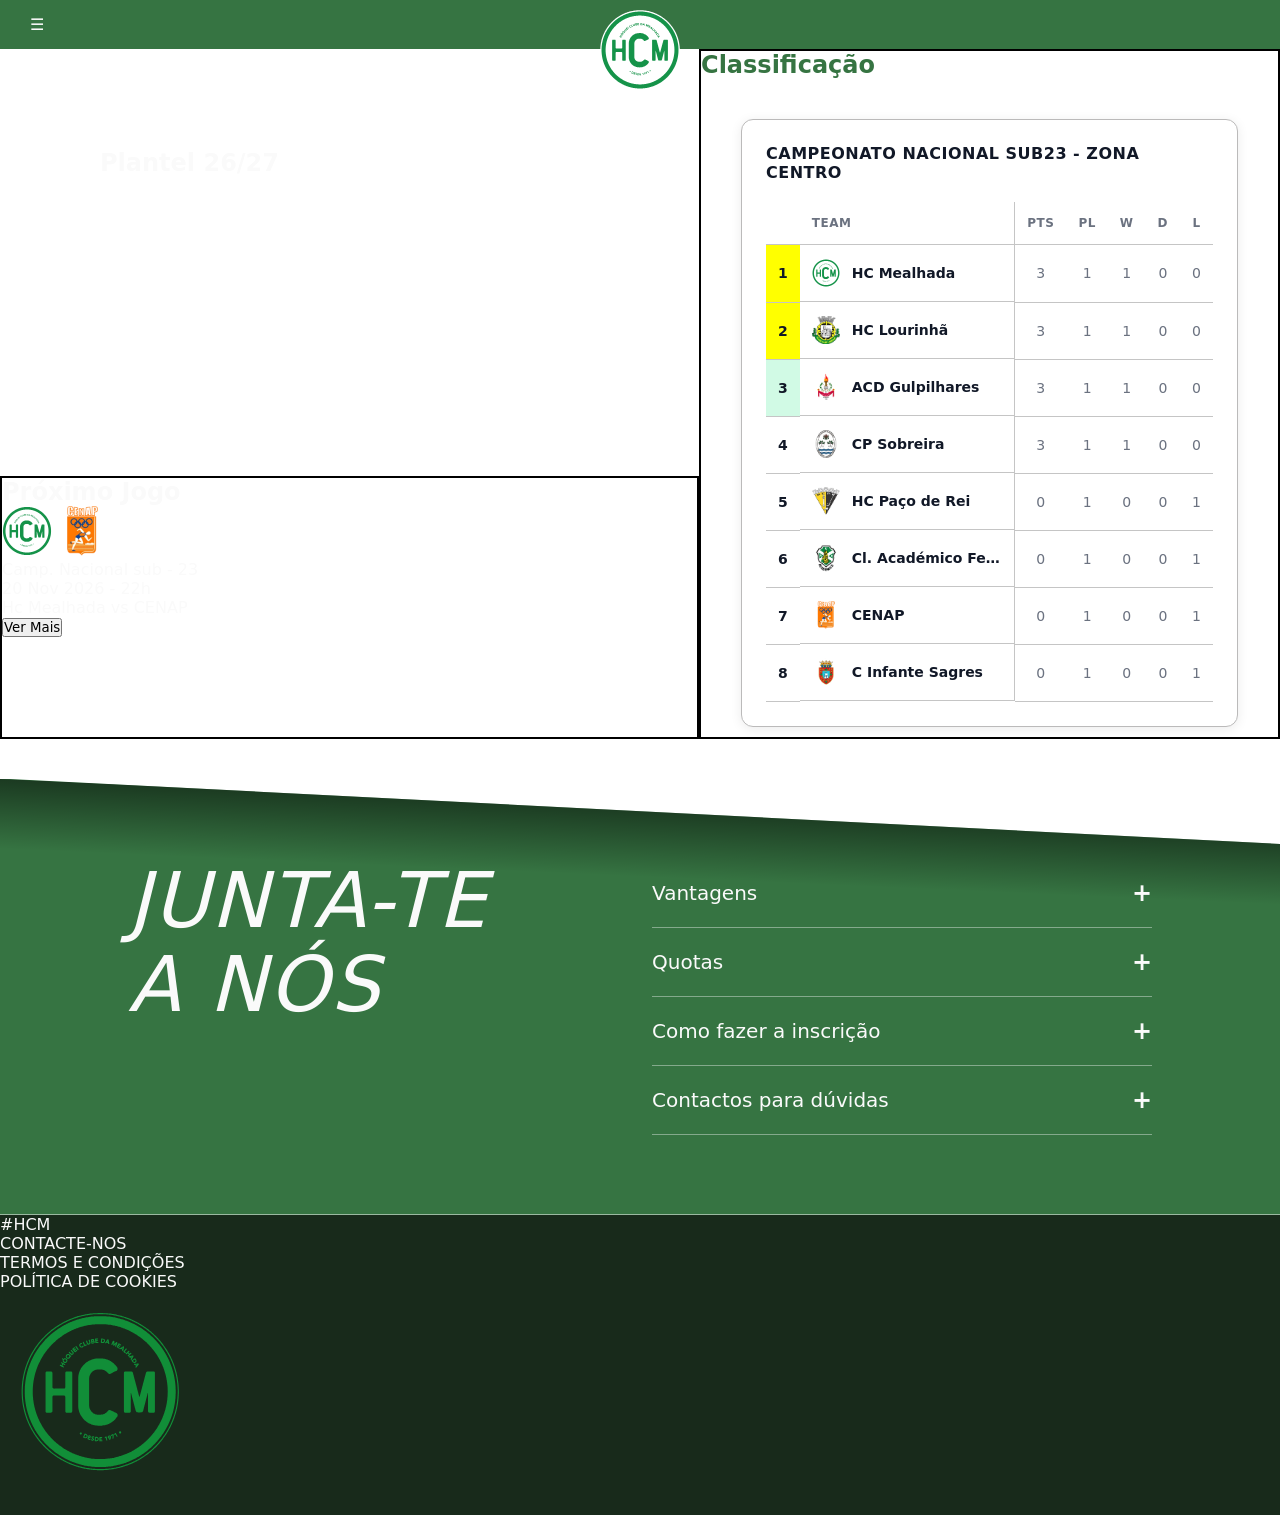
==== index.html @ 514f3afb "Initial commit with homepage layout" ====
<!DOCTYPE html>
<html lang="en">
<head>
  <meta charset="UTF-8">
  <meta name="viewport" content="width=device-width, initial-scale=1.0">
  <title>HC Mealhada - Home</title>
  <link rel="stylesheet" href="style.css">
</head>
<body>

  <header>
    <div class="menu-icon">&#9776;</div>
    <img src="images/logo-hcm-white.svg" alt="HC Mealhada logo" class="club-logo">
  </header>

  <main class="main-container">
    <section id="squad-container">
      <h1>Plantel 26/27</h1>
    </section>
    <section id="nxtMatch-container">
      <div>
        <h1>Próximo Jogo</h1>
        <img src="images/logo-hcm-white.svg" alt="HC Mealhada logo">
        <img src="images/opponents/cenap.webp" alt="CENAP logo">
      </div>
      <div>
        <p>Camp. Nacional sub - 23</p>
        <p>20 Nov 2026 -  22h</p>
        <p>Hc Mealhada vs CENAP</p>
        <button>Ver Mais</button>
      </div>
    </section>
    <section id="stands-container">
      <h1>Classificação</h1>
      <div class="standings-container">
      <h3>Campeonato Nacional Sub23 - Zona Centro</h3>
      <table>
        <thead>
          <tr>
            <th></th>
            <th>Team</th>
            <th>PTS</th>
            <th>PL</th>
            <th>W</th>
            <th>D</th>
            <th>L</th>
          </tr>
        </thead>
        <tbody>
          <tr class="highlight-gold">
            <td class="position">1</td>
            <td class="team-info">
              <img src="images/logo-hcm-white.svg" alt="HC Mealhada logo">
              <span>HC Mealhada</span>
            </td>
            <td>3</td>
            <td>1</td>
            <td>1</td>
            <td>0</td>
            <td>0</td>
          </tr>
          <tr class="highlight-gold">
            <td class="position">2</td>
            <td class="team-info">
              <img src="images/opponents/lorinhã.webp" alt="HC Lourinhã logo">
              <span>HC Lourinhã</span>
            </td>
            <td>3</td>
            <td>1</td>
            <td>1</td>
            <td>0</td>
            <td>0</td>
          </tr>
          <tr class="highlight-green">
            <td class="position">3</td>
            <td class="team-info">
              <img src="images/opponents/gulpilhares.webp" alt="ACD Gulpilhares logo">
              <span>ACD Gulpilhares</span>
            </td>
            <td>3</td>
            <td>1</td>
            <td>1</td>
            <td>0</td>
            <td>0</td>
          </tr>
          <tr>
            <td class="position">4</td>
            <td class="team-info">
              <img src="images/opponents/cp_sobreira_300.webp" alt="CP Sobreira logo">
              <span>CP Sobreira</span>
            </td>
            <td>3</td>
            <td>1</td>
            <td>1</td>
            <td>0</td>
            <td>0</td>
          </tr>
          <tr>
            <td class="position">5</td>
            <td class="team-info">
              <img src="images/opponents/hc_paco_de_rei_300.webp" alt="HC Paço de Arcos logo">
              <span>HC Paço de Rei</span>
            </td>
            <td>0</td>
            <td>1</td>
            <td>0</td>
            <td>0</td>
            <td>1</td>
          </tr>
          <tr>
            <td class="position">6</td>
            <td class="team-info">
              <img src="images/opponents/feira.webp" alt="Cl. Académico logo">
              <span>Cl. Académico Feira</span>
            </td>
            <td>0</td>
            <td>1</td>
            <td>0</td>
            <td>0</td>
            <td>1</td>
          </tr>
          <tr>
            <td class="position">7</td>
            <td class="team-info">
              <img src="images/opponents/cenap.webp" alt="CENAP logo">
              <span>CENAP</span>
            </td>
            <td>0</td>
            <td>1</td>
            <td>0</td>
            <td>0</td>
            <td>1</td>
          </tr>
          <tr>
            <td class="position">8</td>
            <td class="team-info">
              <img src="images/opponents/infante.webp" alt="C Infante Sagres logo">
              <span>C Infante Sagres</span>
            </td>
            <td>0</td>
            <td>1</td>
            <td>0</td>
            <td>0</td>
            <td>1</td>
          </tr>
        </tbody>
      </table>
    </div>
    </section>
    <section id="joinUs-container">
      <h2>JUNTA-TE <span class="break-text">A NÓS</span></h2>
      
      <div class="join-options">
        <h3>Vantagens</h3>
        <h3>Quotas</h3>
        <h3>Como fazer a inscrição</h3>
        <h3>Contactos para dúvidas</h3>
      </div>
    </section>
  </main>

  <footer>
    <div class="footer-brand">#HCM</div>
      <ul class="footer-links">
        <li><a href="#">CONTACTE-NOS</a></li>
        <li><a href="#">TERMOS E CONDIÇÕES</a></li>
        <li><a href="#">POLÍTICA DE COOKIES</a></li>
      </ul>
    </div>
    <img src="images/logo-hcm.svg" alt="HC Mealhada logo" class="club-logo">
  </footer>

  <script src="script.js"></script>
</body>
</html>
---- style.css ----
:root {
  --primary-green: #367442;
  --secondary-green: #182A1B;
  --white: #fafafa;
}

* {
  box-sizing: border-box;
  margin: 0;
  padding: 0;
  font-family: system-ui, -apple-system, BlinkMacSystemFont, 'Segoe UI', Roboto, sans-serif;
}
img{
  height: 50px;
  width: auto;
}

body {
  color: var(--white);
  min-height: 100vh;
}

/* Header */
header {
  background-color: var(--primary-green);
  align-items: center;
  padding: 15px 30px;
  position: relative;

  img{
    width: 80px;
    height: auto;
    position: absolute;
    left: 50vw;
    top: 10px;
    transform: translateX(-50%);
  }
}

/* MAIN ----------------------------------------------------------------------------------*/
.main-container{
  display: grid;
  grid-template-columns: 1fr 0.5fr;
  grid-template-areas: "Squad Stands"
  "Squad Stands"
  "NxtMatch Stands"
  "JoinUs JoinUs";
}

/* squad section --------------------------------------------------------------------------------------------*/
#squad-container{
  grid-area: Squad;
  padding: 100px;
}



/* NextGame section --------------------------------------------------------------------------------------------*/
#nxtMatch-container{
  border: 2px solid black;
  grid-area: NxtMatch;
}



/* Standings Table Section ----------------------------------------------------------------------------------*/
#stands-container{
  border: 2px solid black;
  grid-area: Stands;
  h1{
    color: var(--primary-green);
  }
}

.standings-container {
  background: var(--card-bg, #ffffff);
  border-radius: 12px;
  margin: 40px 40px 10px 40px;
  padding: 24px;
  box-shadow: 0 2px 12px rgba(0, 0, 0, 0.08);
  border: 1px solid var(--gray-border, #bbbaba);
  overflow-x: auto;
}

.standings-container h3 {
  font-size: 16px;
  color: #111827;
  margin-bottom: 20px;
  text-transform: uppercase;
  font-weight: 800;
  letter-spacing: 0.5px;
}

table {
  width: 100%;
  border-collapse: collapse;
  min-width: 400px;
}

th, td {
  padding: 14px 12px;
  text-align: center;
  font-size: 14px;
  border-bottom: 1px solid #c5c5c5;
}

th {
  color: #6b7280;
  font-weight: 600;
  text-transform: uppercase;
  font-size: 12px;
  letter-spacing: 0.5px;
}

th:nth-child(2), td:nth-child(2) {
  text-align: left;
}

th:nth-child(2), td:nth-child(2) {
  border-right: 1px solid #c5c5c5;
}

.team-info {
  display: flex;
  align-items: center;
  gap: 12px;
  font-weight: 600;
  color: #111827;
}

.team-info img {
  width: 28px;
  height: 28px;
  object-fit: contain;
}

.team-info span {
  white-space: nowrap;
  overflow: hidden;
  text-overflow: ellipsis;
  max-width: 150px;
}

.position {
  font-weight: 700;
  color: #111827;
  width: 40px;
}

.highlight-gold .position {
  background-color: #ffff00;
}

.highlight-green .position {
  background-color: #d1fae5;
}

td:not(.position):not(.team-info) {
  color: #6b7280;
}

/* JoinUs section --------------------------------------------------------------------------------------------*/
#joinUs-container {
  grid-area: JoinUs;
  background-color: var(--primary-green);
  color: var(--white);
  padding: 80px 10vw;
  display: flex;
  justify-content: space-between;
  position: relative;
  clip-path: polygon(0 0, 100% 15%, 100% 100%, 0 100%);
  margin-top: 40px; 
}

#joinUs-container::before {
  content: "";
  position: absolute;
  top: 0;
  left: 0;
  width: 100%;
  height: 140px;
  transform-origin: 0 0;
  transform: skewY(2.5deg);
  background: linear-gradient(rgba(0, 0, 0, 0.5), transparent 50%);
  pointer-events: none;
  z-index: 0;
}

#joinUs-container > * {
  position: relative;
  z-index: 1
}

#joinUs-container h2 {
  font-size: clamp(40px, 6vw, 80px);
  font-weight: 300;
  font-style: italic;
  line-height: 1.1;
  max-width: 400px;
  letter-spacing: 2px;
}

.join-options {
  width: 50%;
  max-width: 500px;
}

#joinUs-container h3 {
  font-size: 20px;
  font-weight: 300;
  padding: 20px 0;
  border-bottom: 1px solid rgba(250, 250, 250, 0.4);
  cursor: pointer;
  display: flex;
  justify-content: space-between;
  align-items: center;
  transition: all 0.3s ease;
}

#joinUs-container h3:hover {
  border-bottom: 1px solid rgba(250, 250, 250, 1);
  padding-left: 10px;
}

#joinUs-container h3::after {
  content: "+";
  font-weight: 600;
  font-size: 24px;
}

#joinUs-container h2 .break-text {
  display: block; 
}

/* footer ----------------------------------------------------------------------------------*/
footer{
  background-color: var(--secondary-green);
  height: 300px;
  position: relative;
  a{
    text-decoration: none;
    color: #fafafa;
  }
  img{
    width: 200px;
    height: auto;
    position: absolute
  }
}



/* media queries ----------------------------------------------------------------------------------*/
@media (max-width: 1200px){
    .main-container{
      display: grid;
      grid-template-columns: 1fr;
      grid-template-areas: "Squad"
      "Squad"
      "NxtMatch"
      "Stands"
      "JoinUs";
    }

}
@media (max-width: 855px) {
  #joinUs-container {
    flex-direction: column;
    align-items: flex-start;
    gap: 50px;
    clip-path: polygon(0 0, 100% 10%, 100% 100%, 0 100%);
    padding: 60px 5vw;
  }

  #joinUs-container h2 .break-text {
      display: inline; 
    }

  .join-options {
    width: 100%;
  }
}
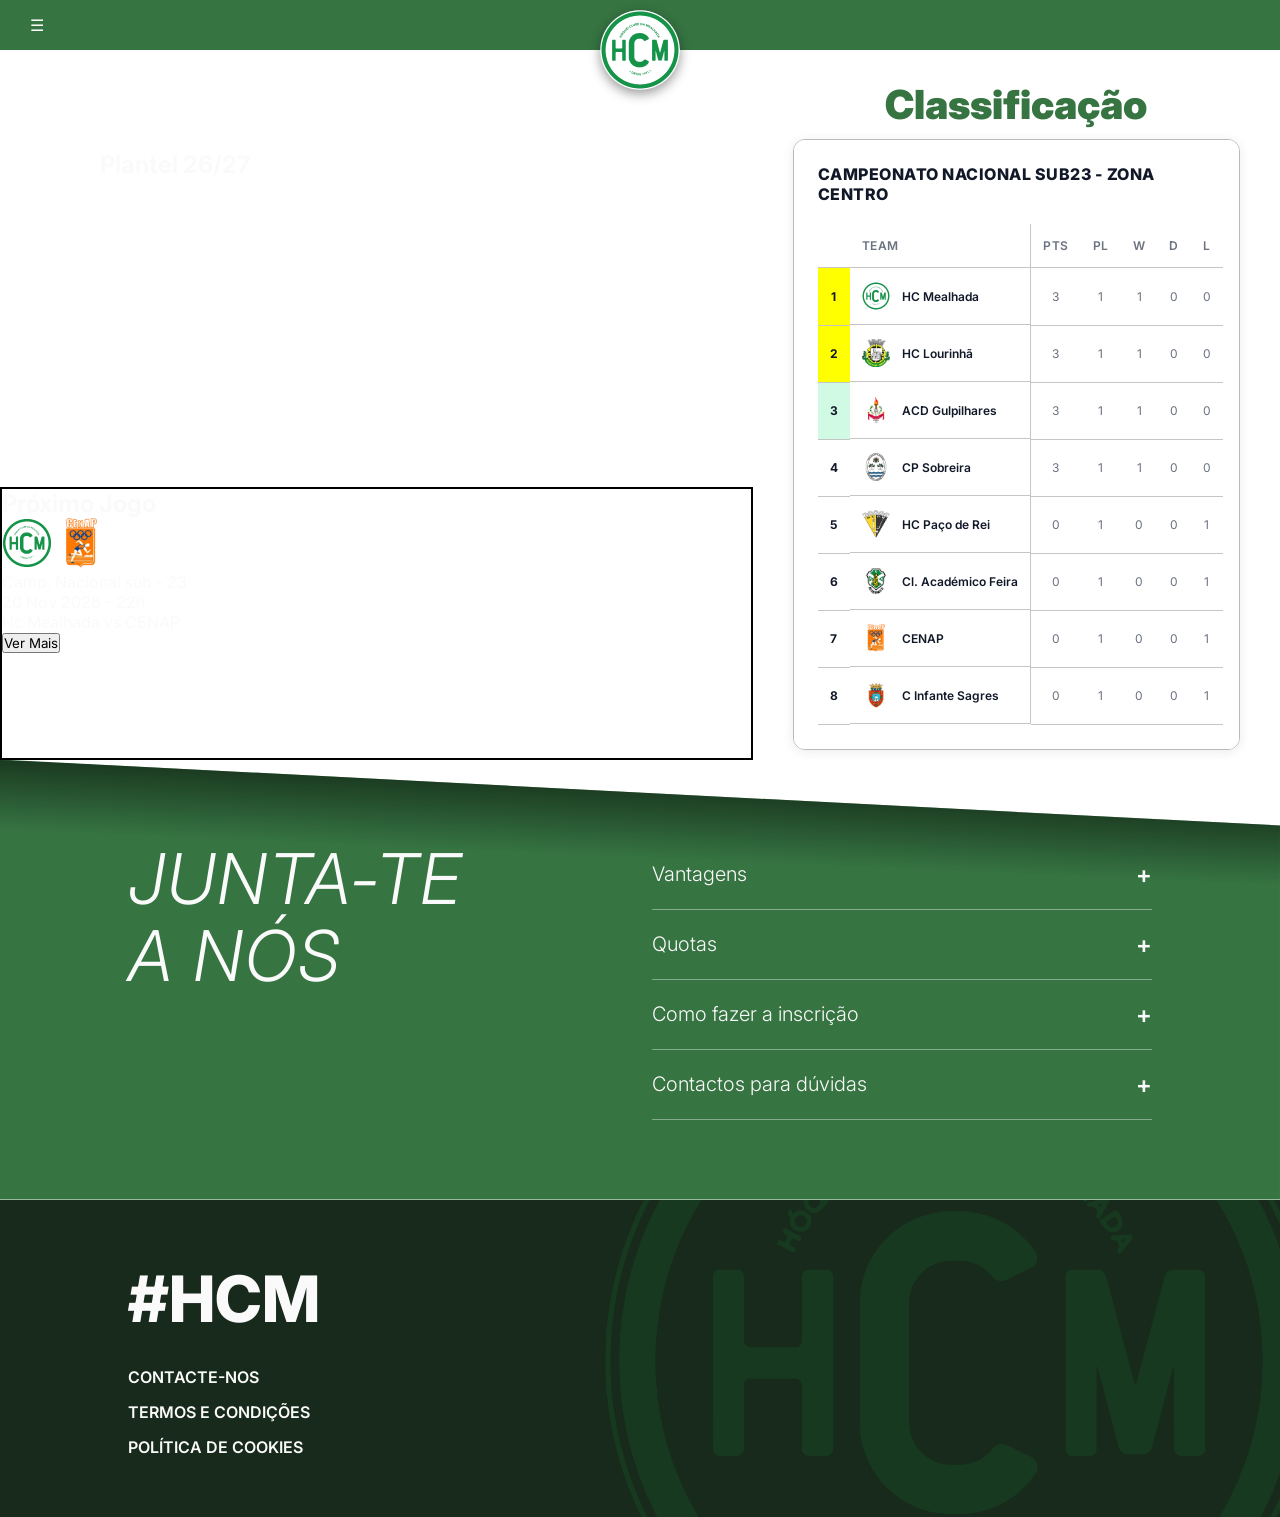
==== commit a0d9e4af: "Fix table layout and finalize Join Us and Footer sections - Fix responsive grid and add sticky scrol" ====
--- a/index.html
+++ b/index.html
@@ -4,6 +4,9 @@
   <meta charset="UTF-8">
   <meta name="viewport" content="width=device-width, initial-scale=1.0">
   <title>HC Mealhada - Home</title>
+  <link rel="preconnect" href="https://fonts.googleapis.com">
+  <link rel="preconnect" href="https://fonts.gstatic.com" crossorigin>
+  <link href="https://fonts.googleapis.com/css2?family=Inter:ital,wght@0,300;0,400;0,600;0,700;0,800&display=swap" rel="stylesheet">
   <link rel="stylesheet" href="style.css">
 </head>
 <body>
@@ -148,27 +151,31 @@
     </div>
     </section>
     <section id="joinUs-container">
-      <h2>JUNTA-TE <span class="break-text">A NÓS</span></h2>
-      
+      <h2>JUNTA-TE <span class="break-text">A NÓS</span></h2> 
       <div class="join-options">
         <h3>Vantagens</h3>
+        <p id="advantages-text" >Lorem ipsum dolor, sit amet consectetur adipisicing elit. Reiciendis voluptas, quia animi, dicta maiores facilis nostrum similique sint error libero quaerat. Molestias, soluta. Nostrum minus tenetur repellat? Fuga, voluptatibus impedit.</p>
         <h3>Quotas</h3>
+        <p id="quotas-text" >Lorem ipsum dolor sit amet, consectetur adipisicing elit. Nobis blanditiis in cupiditate quibusdam et. Pariatur est rerum expedita blanditiis quia minus magnam ducimus aut possimus nesciunt eaque inventore, dolorem architecto!</p>
         <h3>Como fazer a inscrição</h3>
+        <p id="regist-text" >Lorem ipsum dolor sit amet, consectetur adipisicing elit. Dignissimos commodi praesentium possimus omnis? Sint natus officia deserunt porro ipsum tempore, dignissimos ducimus quas beatae explicabo nam, veniam quam, reiciendis iure?</p>
         <h3>Contactos para dúvidas</h3>
+        <p id="contacts-text" >Lorem ipsum dolor sit amet consectetur adipisicing elit. Illo esse deserunt, quidem totam facilis a minima minus distinctio dolorem voluptates. Distinctio ut ipsam culpa debitis consectetur quos fuga optio accusantium.</p>
       </div>
     </section>
   </main>
 
   <footer>
+  <div class="footer-content">
     <div class="footer-brand">#HCM</div>
-      <ul class="footer-links">
-        <li><a href="#">CONTACTE-NOS</a></li>
-        <li><a href="#">TERMOS E CONDIÇÕES</a></li>
-        <li><a href="#">POLÍTICA DE COOKIES</a></li>
-      </ul>
-    </div>
-    <img src="images/logo-hcm.svg" alt="HC Mealhada logo" class="club-logo">
-  </footer>
+    <ul class="footer-links">
+      <li><a href="#">CONTACTE-NOS</a></li>
+      <li><a href="#">TERMOS E CONDIÇÕES</a></li>
+      <li><a href="#">POLÍTICA DE COOKIES</a></li>
+    </ul>
+  </div>
+  <img src="images/logo-hcm.svg" alt="HC Mealhada logo" class="club-logo">
+</footer>
 
   <script src="script.js"></script>
 </body>
--- a/style.css
+++ b/style.css
@@ -8,7 +8,7 @@
   box-sizing: border-box;
   margin: 0;
   padding: 0;
-  font-family: system-ui, -apple-system, BlinkMacSystemFont, 'Segoe UI', Roboto, sans-serif;
+  font-family: 'Inter', sans-serif;
 }
 img{
   height: 50px;
@@ -20,7 +20,7 @@
   min-height: 100vh;
 }
 
-/* Header */
+/* Header ----------------------------------------------------------------------------------------*/
 header {
   background-color: var(--primary-green);
   align-items: center;
@@ -34,13 +34,14 @@
     left: 50vw;
     top: 10px;
     transform: translateX(-50%);
+    filter: drop-shadow(0px 4px 6px rgba(0, 0, 0, 0.4));
   }
 }
 
 /* MAIN ----------------------------------------------------------------------------------*/
 .main-container{
   display: grid;
-  grid-template-columns: 1fr 0.5fr;
+  grid-template-columns: 1fr 0.7fr;
   grid-template-areas: "Squad Stands"
   "Squad Stands"
   "NxtMatch Stands"
@@ -65,21 +66,29 @@
 
 /* Standings Table Section ----------------------------------------------------------------------------------*/
 #stands-container{
-  border: 2px solid black;
   grid-area: Stands;
+  display: flex;
+  flex-flow: column nowrap;
+  align-items: stretch;
+  overflow: hidden;
+  padding-top: 30px;
   h1{
     color: var(--primary-green);
+    font-weight: 900;
+    font-size: 40px;
+    text-align: center;
   }
 }
 
 .standings-container {
   background: var(--card-bg, #ffffff);
   border-radius: 12px;
-  margin: 40px 40px 10px 40px;
+  margin: 10px 40px;
   padding: 24px;
   box-shadow: 0 2px 12px rgba(0, 0, 0, 0.08);
   border: 1px solid var(--gray-border, #bbbaba);
   overflow-x: auto;
+  width: calc(100% - 80px); 
 }
 
 .standings-container h3 {
@@ -100,7 +109,7 @@
 th, td {
   padding: 14px 12px;
   text-align: center;
-  font-size: 14px;
+  font-size: 12px;
   border-bottom: 1px solid #c5c5c5;
 }
 
@@ -168,8 +177,7 @@
   display: flex;
   justify-content: space-between;
   position: relative;
-  clip-path: polygon(0 0, 100% 15%, 100% 100%, 0 100%);
-  margin-top: 40px; 
+  clip-path: polygon(0 0, 100% 15%, 100% 100%, 0 100%); 
 }
 
 #joinUs-container::before {
@@ -192,7 +200,7 @@
 }
 
 #joinUs-container h2 {
-  font-size: clamp(40px, 6vw, 80px);
+  font-size: clamp(40px, 6vw, 70px);
   font-weight: 300;
   font-style: italic;
   line-height: 1.1;
@@ -232,27 +240,106 @@
   display: block; 
 }
 
+#joinUs-container h3.open::after {
+  content: "-";
+}
+
+.join-options p {
+  font-size: 14px;
+  color: var(--white);
+  line-height: 1.5;
+  font-weight: 300;
+  max-height: 0;
+  opacity: 0;
+  overflow: hidden;
+  padding: 0;
+  transition: all 0.4s ease;
+}
+
+.join-options p.show {
+  max-height: 400px; 
+  opacity: 1;
+  padding: 10px 0 20px 0;
+}
+
 /* footer ----------------------------------------------------------------------------------*/
-footer{
+footer {
   background-color: var(--secondary-green);
-  height: 300px;
-  position: relative;
-  a{
-    text-decoration: none;
-    color: #fafafa;
-  }
-  img{
-    width: 200px;
-    height: auto;
-    position: absolute
-  }
-}
-
+  padding: 60px 10vw;
+  width: 100%;
+  position: relative;
+  overflow: hidden; 
+}
+
+.footer-content {
+  position: relative;
+  z-index: 2;
+  display: flex;
+  flex-direction: column;
+  gap: 30px;
+}
+
+.footer-brand {
+  font-weight: 800;
+  font-size: clamp(40px, 5vw, 80px);
+  color: var(--white);
+}
+
+.footer-links {
+  list-style: none;
+  display: flex;
+  flex-direction: column;
+  gap: 15px;
+}
+
+.footer-links a {
+  text-decoration: none;
+  color: #fafafa;
+  font-weight: 600;
+  font-size: 16px;
+  transition: opacity 0.3s ease;
+}
+
+.footer-links a:hover {
+  opacity: 0.7;
+}
+
+footer img.club-logo {
+  width: 80vw;
+  max-width: 900px;
+  height: auto;
+  position: absolute;
+  right: -10vw;
+  top: 50%;
+  transform: translateY(-50%); 
+  opacity: 0.15;
+  pointer-events: none;
+  z-index: 1;
+}
 
 
 /* media queries ----------------------------------------------------------------------------------*/
 @media (max-width: 1200px){
     .main-container{
+      grid-template-columns: 0.75fr 1fr; 
+      grid-template-areas: 
+      "Squad Squad"
+      "NxtMatch Stands"
+      "JoinUs JoinUs";
+    
+    }
+
+    #nxtMatch-container,
+    #stands-container {
+      min-width: 0; 
+    }
+
+    .standings-container {
+      margin: 20px 40px; 
+    }
+}
+@media (max-width: 855px) {
+  .main-container{
       display: grid;
       grid-template-columns: 1fr;
       grid-template-areas: "Squad"
@@ -261,9 +348,6 @@
       "Stands"
       "JoinUs";
     }
-
-}
-@media (max-width: 855px) {
   #joinUs-container {
     flex-direction: column;
     align-items: flex-start;
@@ -279,4 +363,18 @@
   .join-options {
     width: 100%;
   }
-}
+  footer {
+    padding: 20px 10vw;
+  }
+  footer img.club-logo {
+    width: 80vw;
+    top: 20vw;
+    right: -25vw;
+  }
+  .footer-links a {
+    font-size: 12px;
+  }
+  .footer-brand {
+    font-size: clamp(18px, 8vw, 40px);
+  }
+}
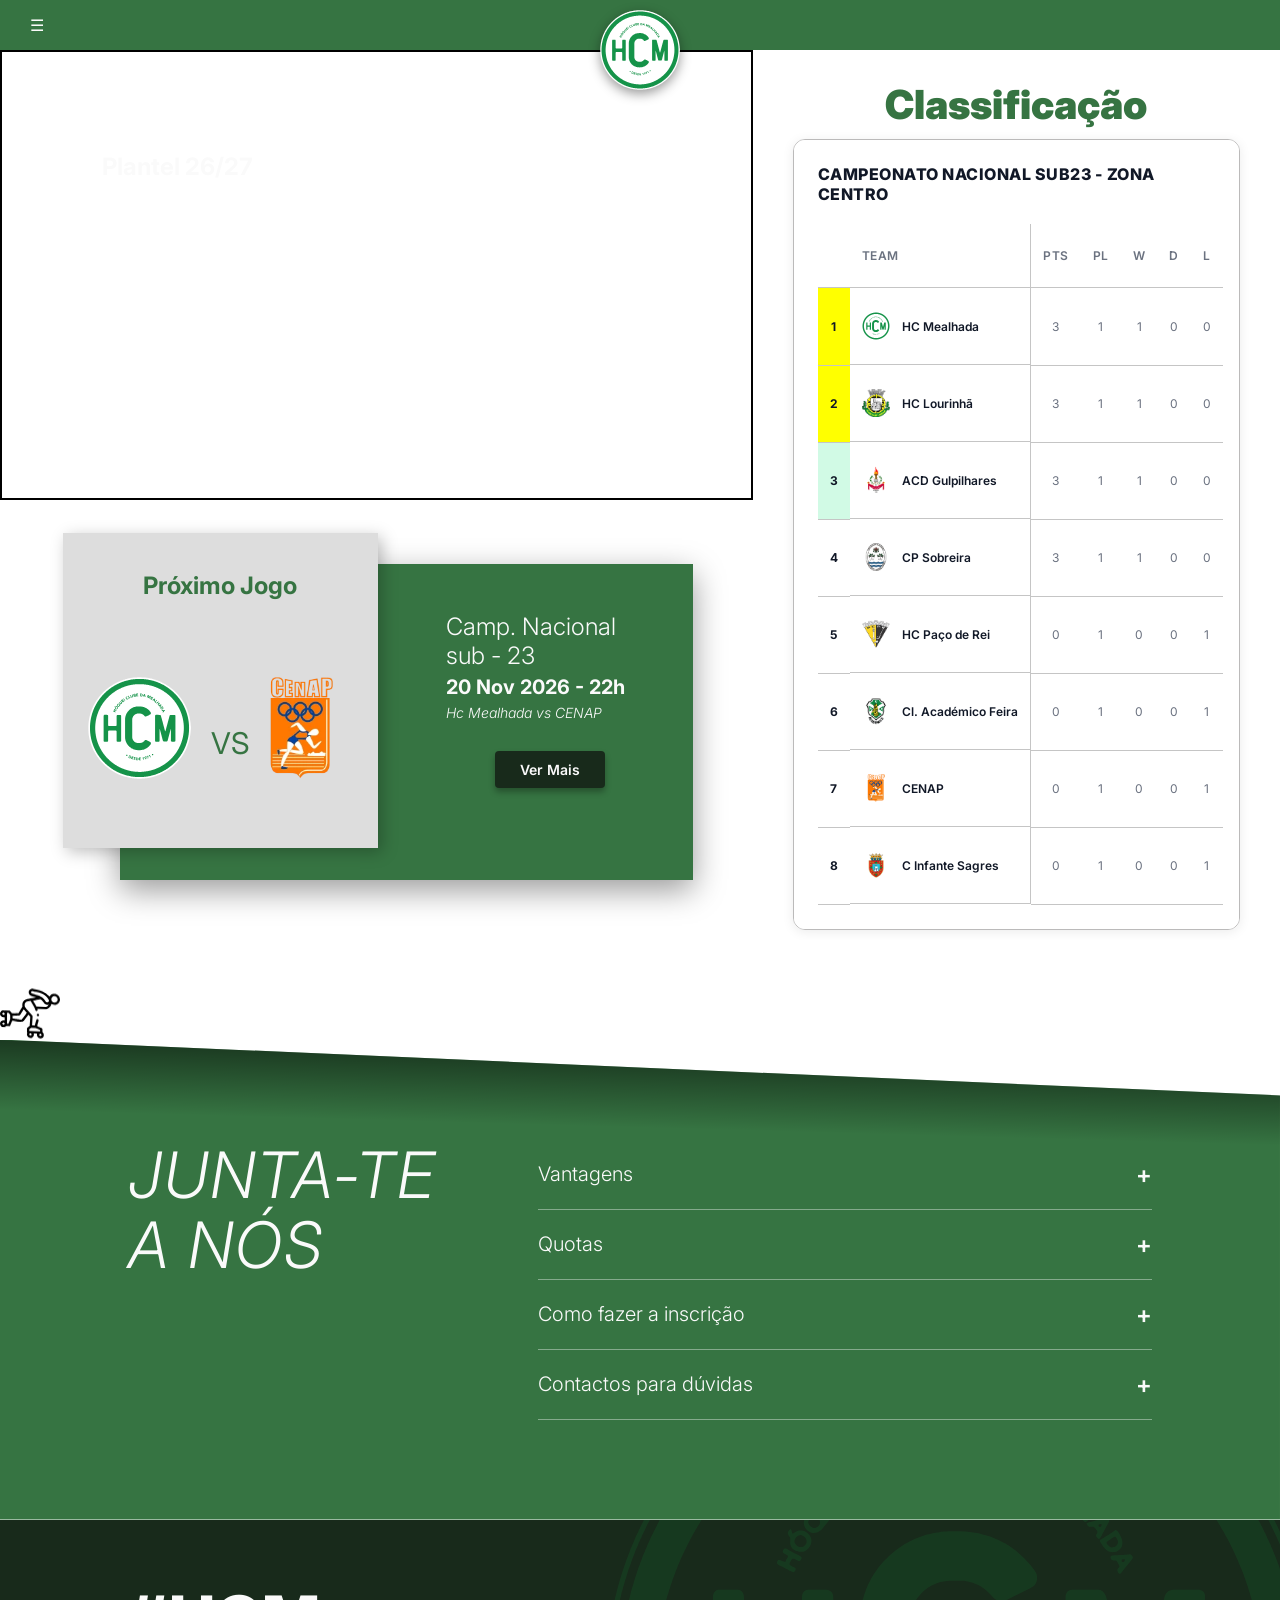
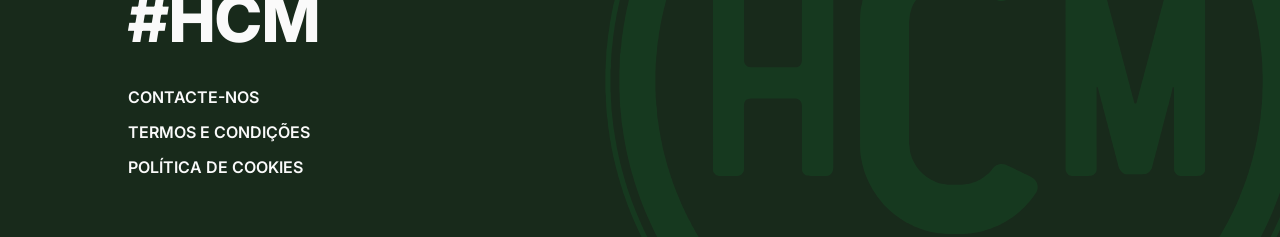
==== commit a9798b29: "Update Next Match layout, fix standings table height, and add animated skater - Style Next Match con" ====
--- a/index.html
+++ b/index.html
@@ -21,12 +21,15 @@
       <h1>Plantel 26/27</h1>
     </section>
     <section id="nxtMatch-container">
-      <div>
-        <h1>Próximo Jogo</h1>
-        <img src="images/logo-hcm-white.svg" alt="HC Mealhada logo">
-        <img src="images/opponents/cenap.webp" alt="CENAP logo">
+      <div class="games-container">
+          <h1>Próximo Jogo</h1>
+          <div class="teams-wrapper">
+          <img src="images/logo-hcm-white.svg" alt="HC Mealhada logo" class="gamelogos">
+          <p>VS</p>
+          <img src="images/opponents/cenap.webp" alt="CENAP logo" class="gamelogos">
+        </div>
       </div>
-      <div>
+      <div class="infoGames-container">
         <p>Camp. Nacional sub - 23</p>
         <p>20 Nov 2026 -  22h</p>
         <p>Hc Mealhada vs CENAP</p>
@@ -150,6 +153,9 @@
       </table>
     </div>
     </section>
+    <section id="skate-container">
+      <img src="images/icons/Skates.svg" alt="Skater" id="skater-icon">
+    </section>
     <section id="joinUs-container">
       <h2>JUNTA-TE <span class="break-text">A NÓS</span></h2> 
       <div class="join-options">
--- a/style.css
+++ b/style.css
@@ -2,6 +2,7 @@
   --primary-green: #367442;
   --secondary-green: #182A1B;
   --white: #fafafa;
+  --primary-gray: #dddddd;
 }
 
 * {
@@ -45,24 +46,112 @@
   grid-template-areas: "Squad Stands"
   "Squad Stands"
   "NxtMatch Stands"
+  "Skate Skate"
   "JoinUs JoinUs";
 }
 
 /* squad section --------------------------------------------------------------------------------------------*/
 #squad-container{
+  border: 2px solid black;
   grid-area: Squad;
   padding: 100px;
+  height: 450px;
 }
 
 
 
 /* NextGame section --------------------------------------------------------------------------------------------*/
 #nxtMatch-container{
-  border: 2px solid black;
   grid-area: NxtMatch;
-}
-
-
+  background-color: var(--primary-green);
+  margin: 60px 60px 60px 120px;
+  position: relative;
+  height: auto;
+  box-shadow: 0 10px 30px rgba(0, 0, 0, 0.4);
+}
+
+.games-container {
+  background-color: var(--primary-gray);
+  display: flex;
+  flex-flow: column nowrap;
+  align-items: center;
+  justify-content: space-around;
+  position: absolute;
+  top: -10%;
+  left: -10%;
+  width: 55%;
+  height: 100%;
+  color: var(--primary-green);
+  box-shadow: 4px 4px 15px rgba(0, 0, 0, 0.25);
+}
+
+.infoGames-container {
+  margin-top: 10%;
+  margin-left: 50%;
+  height: 50%;
+  display: flex;
+  flex-flow: column nowrap;
+  justify-content: center;
+  align-items: flex-start;
+  padding: 40px; 
+}
+
+.infoGames-container p:nth-of-type(1) {
+  font-weight: 300;
+  font-size: 24px;
+  color: var(--white);
+}
+
+.infoGames-container p:nth-of-type(2) {
+  font-weight: 700;
+  font-size: 20px;
+  color: var(--white);
+  margin: 5px 0;
+}
+
+.infoGames-container p:nth-of-type(3) {
+  font-weight: 300;
+  font-style: italic;
+  font-size: 14px;
+  color: var(--white);
+  margin-bottom: 30px;
+}
+
+.infoGames-container button {
+  background-color: var(--secondary-green);
+  color: var(--white);
+  border: none;
+  padding: 10px 25px;
+  border-radius: 4px;
+  font-weight: 600;
+  font-size: 14px;
+  cursor: pointer;
+  align-self: center;
+  box-shadow: 0 4px 6px rgba(0, 0, 0, 0.3);
+  transition: opacity 0.3s ease;
+}
+
+.infoGames-container button:hover {
+  opacity: 0.8;
+}
+
+.teams-wrapper{
+  display: flex;
+  flex-flow: row nowrap;
+  justify-content: center;
+  align-items: center;
+}
+
+.teams-wrapper p{
+  padding-left: 20px;
+  font-size: 30px;
+}
+
+.gamelogos{
+  width: clamp(60px, 8vw, 120px);
+  height: auto;
+  padding-bottom: 30px;
+}
 
 /* Standings Table Section ----------------------------------------------------------------------------------*/
 #stands-container{
@@ -107,7 +196,7 @@
 }
 
 th, td {
-  padding: 14px 12px;
+  padding: 24px 12px;
   text-align: center;
   font-size: 12px;
   border-bottom: 1px solid #c5c5c5;
@@ -167,17 +256,78 @@
 td:not(.position):not(.team-info) {
   color: #6b7280;
 }
+/* Skate section --------------------------------------------------------------------------------------------*/
+
+#skate-container {
+  grid-area: Skate;
+  position: relative;
+  width: 100%;
+  height: 80px;
+  margin-top: 20px;
+  transform-origin: 0 100%;
+  transform: skewY(2.5deg);
+  z-index: 1;
+  pointer-events: none;
+}
+
+#skater-icon {
+  position: absolute;
+  width: 60px;
+  height: auto;
+  bottom: -2px;
+  left: 0;
+  transform-origin: bottom center;
+  will-change: transform, translate, left;
+  animation:
+    skateMoveX 12s ease-in-out infinite,
+    skateJump 12s linear infinite,
+    skateFlip 12s linear infinite;
+}
+
+@keyframes skateMoveX {
+  0%   { left: 0%; }
+  40%  { left: 88%; }
+  46%  { left: 90%; }
+  52%  { left: 88%; }
+  90%  { left: 2%; }
+  95%  { left: 0%; }
+  100% { left: 0%; }
+}
+
+@keyframes skateJump {
+  0%, 40% { translate: 0 0;     animation-timing-function: cubic-bezier(0.33, 1, 0.68, 1); }
+  46%     { translate: 0 -50px; animation-timing-function: cubic-bezier(0.32, 0, 0.67, 0); }
+  52%, 90%{ translate: 0 0;     animation-timing-function: cubic-bezier(0.33, 1, 0.68, 1); }
+  95%     { translate: 0 -50px; animation-timing-function: cubic-bezier(0.32, 0, 0.67, 0); }
+  100%    { translate: 0 0; }
+}
+
+@keyframes skateFlip {
+  0%, 39% { transform: scaleX(1) scaleY(1); animation-timing-function: ease-out; }
+  40.5%   { transform: scaleX(1) scaleY(0.9); animation-timing-function: ease-out; }
+  43%     { transform: scaleX(1) scaleY(1.1); animation-timing-function: ease-in; }
+  46%     { transform: scaleX(0) scaleY(1.05); animation-timing-function: ease-out; }
+  49%     { transform: scaleX(-1) scaleY(1); animation-timing-function: ease-in; }
+  52%     { transform: scaleX(-1) scaleY(0.92); animation-timing-function: ease-out; }
+  54%, 89% { transform: scaleX(-1) scaleY(1); animation-timing-function: ease-out; }
+  90.5%   { transform: scaleX(-1) scaleY(0.9); animation-timing-function: ease-out; }
+  93%     { transform: scaleX(-1) scaleY(1.1); animation-timing-function: ease-in; }
+  95%     { transform: scaleX(0) scaleY(1.05); animation-timing-function: ease-out; }
+  97.5%   { transform: scaleX(1) scaleY(1); animation-timing-function: ease-in; }
+  99%     { transform: scaleX(1) scaleY(0.92); animation-timing-function: ease-out; }
+  100%    { transform: scaleX(1) scaleY(1); }
+}
 
 /* JoinUs section --------------------------------------------------------------------------------------------*/
 #joinUs-container {
   grid-area: JoinUs;
   background-color: var(--primary-green);
   color: var(--white);
-  padding: 80px 10vw;
+  padding: 100px 10vw;
   display: flex;
   justify-content: space-between;
   position: relative;
-  clip-path: polygon(0 0, 100% 15%, 100% 100%, 0 100%); 
+  clip-path: polygon(0 0, 100% calc(100vw * 0.0437), 100% 100%, 0 100%);
 }
 
 #joinUs-container::before {
@@ -188,7 +338,7 @@
   width: 100%;
   height: 140px;
   transform-origin: 0 0;
-  transform: skewY(2.5deg);
+  transform: skewY(1.6deg);
   background: linear-gradient(rgba(0, 0, 0, 0.5), transparent 50%);
   pointer-events: none;
   z-index: 0;
@@ -200,17 +350,16 @@
 }
 
 #joinUs-container h2 {
-  font-size: clamp(40px, 6vw, 70px);
+  font-size: clamp(30px, 5vw, 70px);
   font-weight: 300;
   font-style: italic;
   line-height: 1.1;
-  max-width: 400px;
   letter-spacing: 2px;
+  padding-right: 30px;
 }
 
 .join-options {
-  width: 50%;
-  max-width: 500px;
+  width: 60%;
 }
 
 #joinUs-container h3 {
@@ -320,39 +469,94 @@
 
 /* media queries ----------------------------------------------------------------------------------*/
 @media (max-width: 1200px){
-    .main-container{
-      grid-template-columns: 0.75fr 1fr; 
-      grid-template-areas: 
-      "Squad Squad"
-      "NxtMatch Stands"
-      "JoinUs JoinUs";
-    
-    }
-
-    #nxtMatch-container,
-    #stands-container {
-      min-width: 0; 
-    }
-
-    .standings-container {
-      margin: 20px 40px; 
-    }
+  .main-container{
+    grid-template-columns: 0.75fr 1fr; 
+    grid-template-areas: 
+    "Squad Squad"
+    "NxtMatch Stands"
+    "Skate Skate"
+    "JoinUs JoinUs";
+  
+  }
+
+  #nxtMatch-container{
+    margin: 200px 0 40px 40px;
+    height: auto;
+  }
+  
+  .games-container{
+    top: -5%;
+    left: 10%;
+    width: 80%;
+    height: 50%;
+  } 
+
+  .infoGames-container{
+    margin: 200px 0 0 0;
+    align-items: center;
+  }
+
+  th, td {
+    padding: 14px 12px;
+  }
+
+  #nxtMatch-container,
+  #stands-container {
+    min-width: 0; 
+  }
+
+  .standings-container {
+    margin: 20px 40px; 
+  }
+
+  #skate-container {
+    transform: skewY(3.5deg);
+  }
+
+  #joinUs-container {
+    clip-path: polygon(0 0, 100% calc(100vw * 0.0612), 100% 100%, 0 100%);
+  }
+}
+@media (max-width: 950px){
+  #skate-container {
+    transform: skewY(4.5deg);
+  }
+  #joinUs-container {
+    clip-path: polygon(0 0, 100% calc(100vw * 0.0787), 100% 100%, 0 100%);
+  }
 }
 @media (max-width: 855px) {
   .main-container{
-      display: grid;
-      grid-template-columns: 1fr;
-      grid-template-areas: "Squad"
-      "Squad"
-      "NxtMatch"
-      "Stands"
-      "JoinUs";
-    }
+    display: grid;
+    grid-template-columns: 1fr;
+    grid-template-areas: "Squad"
+    "Squad"
+    "NxtMatch"
+    "Stands"
+    "Skate"
+    "JoinUs";
+  }
+
+  #nxtMatch-container{
+    margin: 40px 40px 0 40px;
+    height: auto;
+  }
+
+  .infoGames-container{
+    margin-top: 250px;
+  }
+
+  .gamelogos{
+    width: clamp(60px, 15vw, 120px);
+    height: auto;
+    padding-bottom: 30px;
+  }
+
+
   #joinUs-container {
     flex-direction: column;
-    align-items: flex-start;
+    align-items: center;
     gap: 50px;
-    clip-path: polygon(0 0, 100% 10%, 100% 100%, 0 100%);
     padding: 60px 5vw;
   }
 
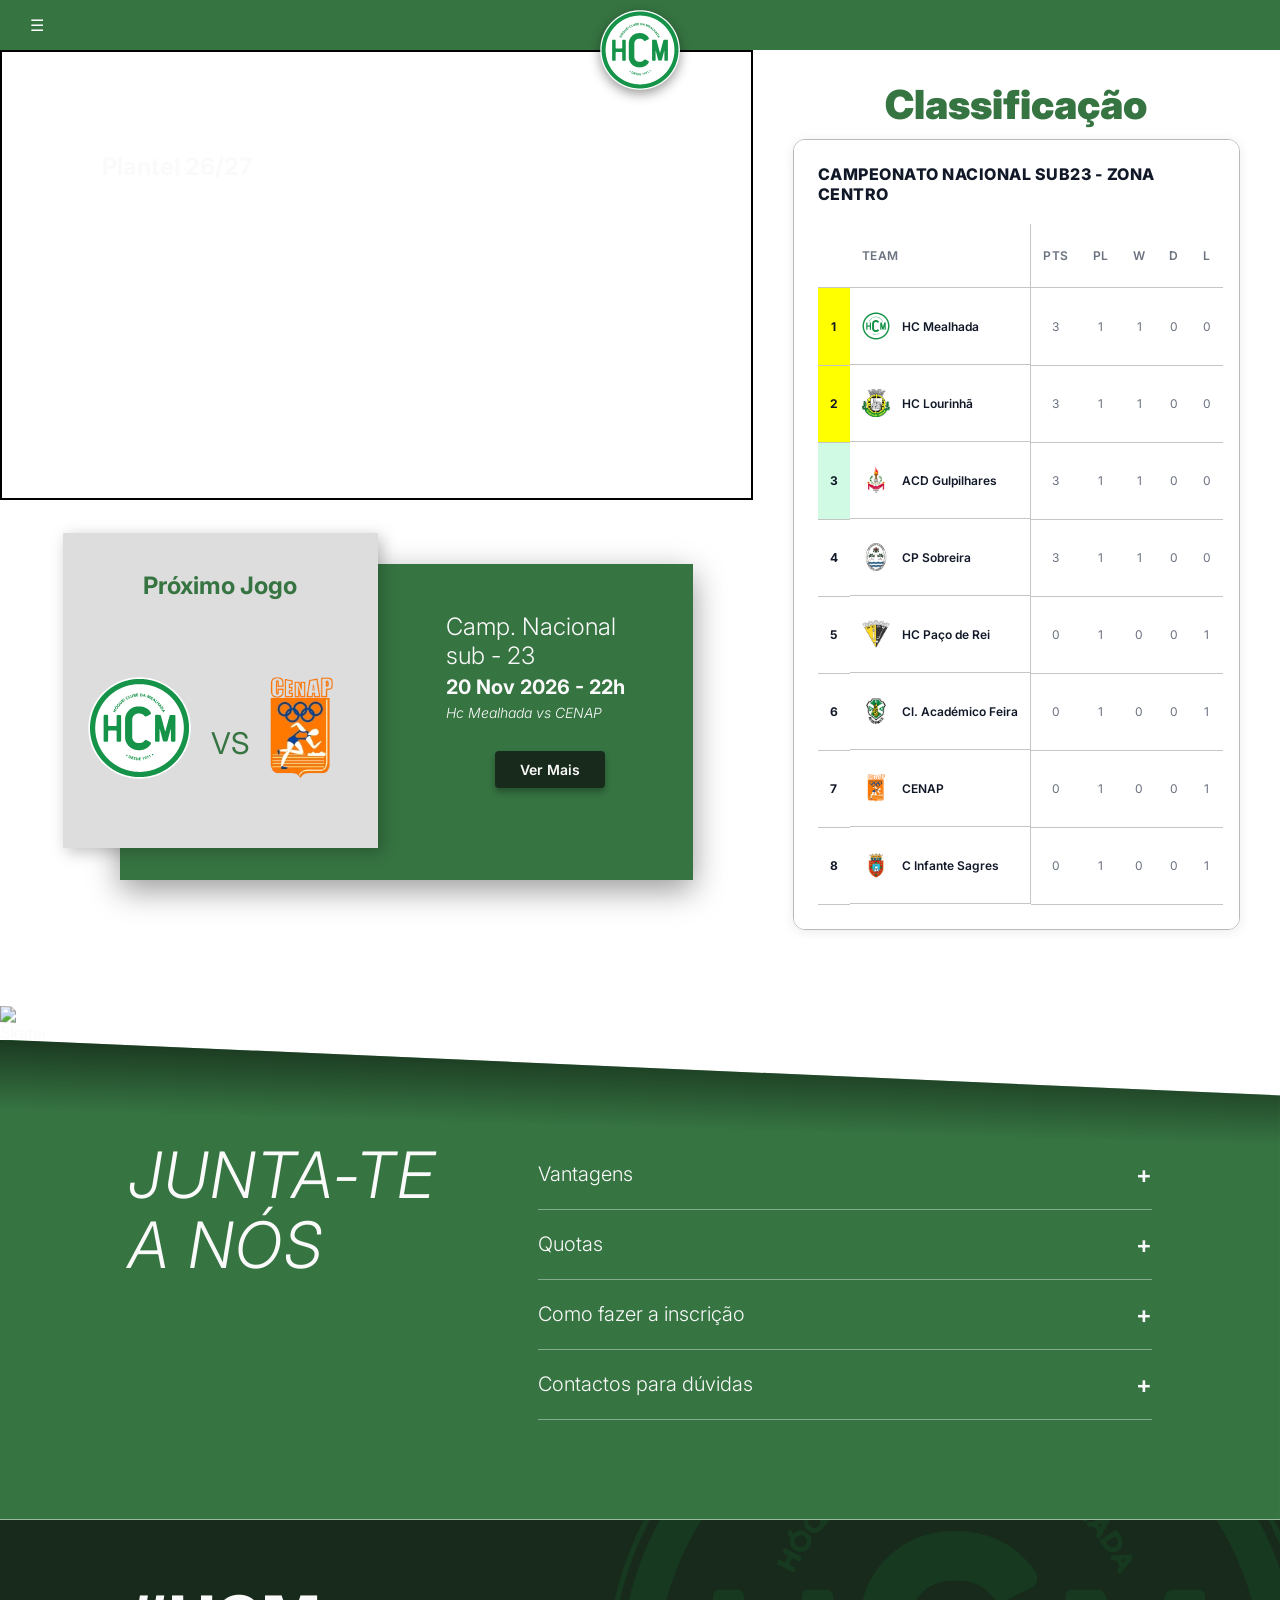
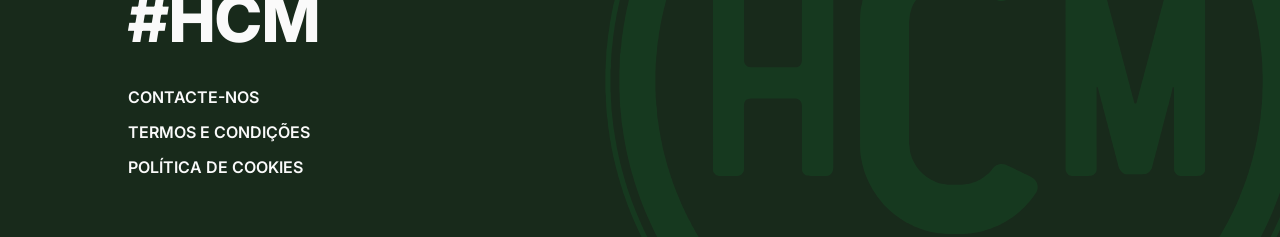
==== commit f508dff7: "Organize project folders, add new games html, and fix next match button - Restructure source files i" ====
--- a/index.html
+++ b/index.html
@@ -1,5 +1,5 @@
 <!DOCTYPE html>
-<html lang="en">
+<html lang="pt-PT">
 <head>
   <meta charset="UTF-8">
   <meta name="viewport" content="width=device-width, initial-scale=1.0">
@@ -7,7 +7,10 @@
   <link rel="preconnect" href="https://fonts.googleapis.com">
   <link rel="preconnect" href="https://fonts.gstatic.com" crossorigin>
   <link href="https://fonts.googleapis.com/css2?family=Inter:ital,wght@0,300;0,400;0,600;0,700;0,800&display=swap" rel="stylesheet">
-  <link rel="stylesheet" href="style.css">
+  <link rel="stylesheet" href="css/general.css">
+  <link rel="stylesheet" href="css/header.css">
+  <link rel="stylesheet" href="css/footer.css">
+  <link rel="stylesheet" href="css/home.css">
 </head>
 <body>
 
@@ -33,7 +36,7 @@
         <p>Camp. Nacional sub - 23</p>
         <p>20 Nov 2026 -  22h</p>
         <p>Hc Mealhada vs CENAP</p>
-        <button>Ver Mais</button>
+        <a href="games.html" class="btn">Ver Mais</a>
       </div>
     </section>
     <section id="stands-container">
@@ -68,7 +71,7 @@
           <tr class="highlight-gold">
             <td class="position">2</td>
             <td class="team-info">
-              <img src="images/opponents/lorinhã.webp" alt="HC Lourinhã logo">
+              <img src="images/opponents/lorinha.webp" alt="HC Lourinhã logo">
               <span>HC Lourinhã</span>
             </td>
             <td>3</td>
@@ -154,7 +157,7 @@
     </div>
     </section>
     <section id="skate-container">
-      <img src="images/icons/Skates.svg" alt="Skater" id="skater-icon">
+      <img src="images/icons/skates.svg" alt="Skater" id="skater-icon">
     </section>
     <section id="joinUs-container">
       <h2>JUNTA-TE <span class="break-text">A NÓS</span></h2> 
@@ -183,6 +186,6 @@
   <img src="images/logo-hcm.svg" alt="HC Mealhada logo" class="club-logo">
 </footer>
 
-  <script src="script.js"></script>
+  <script src="js/home.js"></script>
 </body>
 </html>
--- a/css/general.css
+++ b/css/general.css
@@ -0,0 +1,18 @@
+:root {
+  --primary-green: #367442;
+  --secondary-green: #182A1B;
+  --white: #fafafa;
+  --primary-gray: #dddddd;
+}
+
+* {
+  box-sizing: border-box;
+  margin: 0;
+  padding: 0;
+  font-family: 'Inter', sans-serif;
+}
+
+body {
+  color: var(--white);
+  min-height: 100vh;
+}
--- a/css/header.css
+++ b/css/header.css
@@ -0,0 +1,16 @@
+header {
+  background-color: var(--primary-green);
+  align-items: center;
+  padding: 15px 30px;
+  position: relative;
+
+  img{
+    width: 80px;
+    height: auto;
+    position: absolute;
+    left: 50vw;
+    top: 10px;
+    transform: translateX(-50%);
+    filter: drop-shadow(0px 4px 6px rgba(0, 0, 0, 0.4));
+  }
+}
--- a/css/footer.css
+++ b/css/footer.css
@@ -0,0 +1,70 @@
+footer {
+  background-color: var(--secondary-green);
+  padding: 60px 10vw;
+  width: 100%;
+  position: relative;
+  overflow: hidden; 
+}
+
+.footer-content {
+  position: relative;
+  z-index: 2;
+  display: flex;
+  flex-direction: column;
+  gap: 30px;
+}
+
+.footer-brand {
+  font-weight: 800;
+  font-size: clamp(40px, 5vw, 80px);
+  color: var(--white);
+}
+
+.footer-links {
+  list-style: none;
+  display: flex;
+  flex-direction: column;
+  gap: 15px;
+}
+
+.footer-links a {
+  text-decoration: none;
+  color: #fafafa;
+  font-weight: 600;
+  font-size: 16px;
+  transition: opacity 0.3s ease;
+}
+
+.footer-links a:hover {
+  opacity: 0.7;
+}
+
+footer img.club-logo {
+  width: 80vw;
+  max-width: 900px;
+  height: auto;
+  position: absolute;
+  right: -10vw;
+  top: 50%;
+  transform: translateY(-50%); 
+  opacity: 0.15;
+  pointer-events: none;
+  z-index: 1;
+}
+
+@media (max-width: 855px) {
+  footer {
+    padding: 20px 10vw;
+  }
+  footer img.club-logo {
+    width: 80vw;
+    top: 20vw;
+    right: -25vw;
+  }
+  .footer-links a {
+    font-size: 12px;
+  }
+  .footer-brand {
+    font-size: clamp(18px, 8vw, 40px);
+  }
+}
--- a/css/home.css
+++ b/css/home.css
@@ -0,0 +1,471 @@
+.main-container{
+  display: grid;
+  grid-template-columns: 1fr 0.7fr;
+  grid-template-areas: "Squad Stands"
+  "Squad Stands"
+  "NxtMatch Stands"
+  "Skate Skate"
+  "JoinUs JoinUs";
+}
+
+/* squad section --------------------------------------------------------------------------------------------*/
+#squad-container{
+  border: 2px solid black;
+  grid-area: Squad;
+  padding: 100px;
+  height: 450px;
+}
+
+
+
+/* NextGame section --------------------------------------------------------------------------------------------*/
+#nxtMatch-container{
+  grid-area: NxtMatch;
+  background-color: var(--primary-green);
+  margin: 60px 60px 60px 120px;
+  position: relative;
+  height: auto;
+  box-shadow: 0 10px 30px rgba(0, 0, 0, 0.4);
+}
+
+.games-container {
+  background-color: var(--primary-gray);
+  display: flex;
+  flex-flow: column nowrap;
+  align-items: center;
+  justify-content: space-around;
+  position: absolute;
+  top: -10%;
+  left: -10%;
+  width: 55%;
+  height: 100%;
+  color: var(--primary-green);
+  box-shadow: 4px 4px 15px rgba(0, 0, 0, 0.25);
+}
+
+.infoGames-container {
+  margin-top: 10%;
+  margin-left: 50%;
+  height: 50%;
+  display: flex;
+  flex-flow: column nowrap;
+  justify-content: center;
+  align-items: flex-start;
+  padding: 40px; 
+}
+
+.infoGames-container p:nth-of-type(1) {
+  font-weight: 300;
+  font-size: 24px;
+  color: var(--white);
+}
+
+.infoGames-container p:nth-of-type(2) {
+  font-weight: 700;
+  font-size: 20px;
+  color: var(--white);
+  margin: 5px 0;
+}
+
+.infoGames-container p:nth-of-type(3) {
+  font-weight: 300;
+  font-style: italic;
+  font-size: 14px;
+  color: var(--white);
+  margin-bottom: 30px;
+}
+
+.infoGames-container .btn {
+  display: inline-block;
+  background-color: var(--secondary-green);
+  color: var(--white);
+  text-decoration: none;
+  padding: 10px 25px;
+  border-radius: 4px;
+  font-weight: 600;
+  font-size: 14px;
+  align-self: center;
+  box-shadow: 0 4px 6px rgba(0, 0, 0, 0.3);
+  transition: opacity 0.3s ease;
+}
+
+.infoGames-container .btn:hover {
+  opacity: 0.8;
+}
+
+.teams-wrapper{
+  display: flex;
+  flex-flow: row nowrap;
+  justify-content: center;
+  align-items: center;
+}
+
+.teams-wrapper p{
+  padding-left: 20px;
+  font-size: 30px;
+}
+
+.gamelogos{
+  width: clamp(60px, 8vw, 120px);
+  height: auto;
+  padding-bottom: 30px;
+}
+
+/* Standings Table Section ----------------------------------------------------------------------------------*/
+#stands-container{
+  grid-area: Stands;
+  display: flex;
+  flex-flow: column nowrap;
+  align-items: stretch;
+  overflow: hidden;
+  padding-top: 30px;
+  h1{
+    color: var(--primary-green);
+    font-weight: 900;
+    font-size: 40px;
+    text-align: center;
+  }
+}
+
+.standings-container {
+  background: var(--card-bg, #ffffff);
+  border-radius: 12px;
+  margin: 10px 40px;
+  padding: 24px;
+  box-shadow: 0 2px 12px rgba(0, 0, 0, 0.08);
+  border: 1px solid var(--gray-border, #bbbaba);
+  overflow-x: auto;
+  width: calc(100% - 80px); 
+}
+
+.standings-container h3 {
+  font-size: 16px;
+  color: #111827;
+  margin-bottom: 20px;
+  text-transform: uppercase;
+  font-weight: 800;
+  letter-spacing: 0.5px;
+}
+
+table {
+  width: 100%;
+  border-collapse: collapse;
+  min-width: 400px;
+}
+
+th, td {
+  padding: 24px 12px;
+  text-align: center;
+  font-size: 12px;
+  border-bottom: 1px solid #c5c5c5;
+}
+
+th {
+  color: #6b7280;
+  font-weight: 600;
+  text-transform: uppercase;
+  font-size: 12px;
+  letter-spacing: 0.5px;
+}
+
+th:nth-child(2), td:nth-child(2) {
+  text-align: left;
+}
+
+th:nth-child(2), td:nth-child(2) {
+  border-right: 1px solid #c5c5c5;
+}
+
+.team-info {
+  display: flex;
+  align-items: center;
+  gap: 12px;
+  font-weight: 600;
+  color: #111827;
+}
+
+.team-info img {
+  width: 28px;
+  height: 28px;
+  object-fit: contain;
+}
+
+.team-info span {
+  white-space: nowrap;
+  overflow: hidden;
+  text-overflow: ellipsis;
+  max-width: 150px;
+}
+
+.position {
+  font-weight: 700;
+  color: #111827;
+  width: 40px;
+}
+
+.highlight-gold .position {
+  background-color: #ffff00;
+}
+
+.highlight-green .position {
+  background-color: #d1fae5;
+}
+
+td:not(.position):not(.team-info) {
+  color: #6b7280;
+}
+/* Skate section --------------------------------------------------------------------------------------------*/
+
+#skate-container {
+  grid-area: Skate;
+  position: relative;
+  width: 100%;
+  height: 80px;
+  margin-top: 20px;
+  transform-origin: 0 100%;
+  transform: skewY(2.5deg);
+  z-index: 1;
+  pointer-events: none;
+}
+
+#skater-icon {
+  position: absolute;
+  width: 60px;
+  height: auto;
+  bottom: -2px;
+  left: 0;
+  transform-origin: bottom center;
+  will-change: transform, translate, left;
+  animation:
+    skateMoveX 12s ease-in-out infinite,
+    skateJump 12s linear infinite,
+    skateFlip 12s linear infinite;
+}
+
+@keyframes skateMoveX {
+  0%   { left: 0%; }
+  40%  { left: 88%; }
+  46%  { left: 90%; }
+  52%  { left: 88%; }
+  90%  { left: 2%; }
+  95%  { left: 0%; }
+  100% { left: 0%; }
+}
+
+@keyframes skateJump {
+  0%, 40% { translate: 0 0;     animation-timing-function: cubic-bezier(0.33, 1, 0.68, 1); }
+  46%     { translate: 0 -50px; animation-timing-function: cubic-bezier(0.32, 0, 0.67, 0); }
+  52%, 90%{ translate: 0 0;     animation-timing-function: cubic-bezier(0.33, 1, 0.68, 1); }
+  95%     { translate: 0 -50px; animation-timing-function: cubic-bezier(0.32, 0, 0.67, 0); }
+  100%    { translate: 0 0; }
+}
+
+@keyframes skateFlip {
+  0%, 39% { transform: scaleX(1) scaleY(1); animation-timing-function: ease-out; }
+  40.5%   { transform: scaleX(1) scaleY(0.9); animation-timing-function: ease-out; }
+  43%     { transform: scaleX(1) scaleY(1.1); animation-timing-function: ease-in; }
+  46%     { transform: scaleX(0) scaleY(1.05); animation-timing-function: ease-out; }
+  49%     { transform: scaleX(-1) scaleY(1); animation-timing-function: ease-in; }
+  52%     { transform: scaleX(-1) scaleY(0.92); animation-timing-function: ease-out; }
+  54%, 89% { transform: scaleX(-1) scaleY(1); animation-timing-function: ease-out; }
+  90.5%   { transform: scaleX(-1) scaleY(0.9); animation-timing-function: ease-out; }
+  93%     { transform: scaleX(-1) scaleY(1.1); animation-timing-function: ease-in; }
+  95%     { transform: scaleX(0) scaleY(1.05); animation-timing-function: ease-out; }
+  97.5%   { transform: scaleX(1) scaleY(1); animation-timing-function: ease-in; }
+  99%     { transform: scaleX(1) scaleY(0.92); animation-timing-function: ease-out; }
+  100%    { transform: scaleX(1) scaleY(1); }
+}
+
+/* JoinUs section --------------------------------------------------------------------------------------------*/
+#joinUs-container {
+  grid-area: JoinUs;
+  background-color: var(--primary-green);
+  color: var(--white);
+  padding: 100px 10vw;
+  display: flex;
+  justify-content: space-between;
+  position: relative;
+  clip-path: polygon(0 0, 100% calc(100vw * 0.0437), 100% 100%, 0 100%);
+}
+
+#joinUs-container::before {
+  content: "";
+  position: absolute;
+  top: 0;
+  left: 0;
+  width: 100%;
+  height: 140px;
+  transform-origin: 0 0;
+  transform: skewY(1.6deg);
+  background: linear-gradient(rgba(0, 0, 0, 0.5), transparent 50%);
+  pointer-events: none;
+  z-index: 0;
+}
+
+#joinUs-container > * {
+  position: relative;
+  z-index: 1
+}
+
+#joinUs-container h2 {
+  font-size: clamp(30px, 5vw, 70px);
+  font-weight: 300;
+  font-style: italic;
+  line-height: 1.1;
+  letter-spacing: 2px;
+  padding-right: 30px;
+}
+
+.join-options {
+  width: 60%;
+}
+
+#joinUs-container h3 {
+  font-size: 20px;
+  font-weight: 300;
+  padding: 20px 0;
+  border-bottom: 1px solid rgba(250, 250, 250, 0.4);
+  cursor: pointer;
+  display: flex;
+  justify-content: space-between;
+  align-items: center;
+  transition: all 0.3s ease;
+}
+
+#joinUs-container h3:hover {
+  border-bottom: 1px solid rgba(250, 250, 250, 1);
+  padding-left: 10px;
+}
+
+#joinUs-container h3::after {
+  content: "+";
+  font-weight: 600;
+  font-size: 24px;
+}
+
+#joinUs-container h2 .break-text {
+  display: block; 
+}
+
+#joinUs-container h3.open::after {
+  content: "-";
+}
+
+.join-options p {
+  font-size: 14px;
+  color: var(--white);
+  line-height: 1.5;
+  font-weight: 300;
+  max-height: 0;
+  opacity: 0;
+  overflow: hidden;
+  padding: 0;
+  transition: all 0.4s ease;
+}
+
+.join-options p.show {
+  max-height: 400px; 
+  opacity: 1;
+  padding: 10px 0 20px 0;
+}
+
+/* media queries ----------------------------------------------------------------------------------*/
+@media (max-width: 1200px){
+  .main-container{
+    grid-template-columns: 0.75fr 1fr; 
+    grid-template-areas: 
+    "Squad Squad"
+    "NxtMatch Stands"
+    "Skate Skate"
+    "JoinUs JoinUs";
+  
+  }
+
+  #nxtMatch-container{
+    margin: 200px 0 40px 40px;
+    height: auto;
+  }
+  
+  .games-container{
+    top: -5%;
+    left: 10%;
+    width: 80%;
+    height: 50%;
+  } 
+
+  .infoGames-container{
+    margin: 200px 0 0 0;
+    align-items: center;
+  }
+
+  th, td {
+    padding: 14px 12px;
+  }
+
+  #nxtMatch-container,
+  #stands-container {
+    min-width: 0; 
+  }
+
+  .standings-container {
+    margin: 20px 40px; 
+  }
+
+  #skate-container {
+    transform: skewY(3.5deg);
+  }
+
+  #joinUs-container {
+    clip-path: polygon(0 0, 100% calc(100vw * 0.0612), 100% 100%, 0 100%);
+  }
+}
+@media (max-width: 950px){
+  #skate-container {
+    transform: skewY(4.5deg);
+  }
+  #joinUs-container {
+    clip-path: polygon(0 0, 100% calc(100vw * 0.0787), 100% 100%, 0 100%);
+  }
+}
+@media (max-width: 855px) {
+  .main-container{
+    display: grid;
+    grid-template-columns: 1fr;
+    grid-template-areas: "Squad"
+    "Squad"
+    "NxtMatch"
+    "Stands"
+    "Skate"
+    "JoinUs";
+  }
+
+  #nxtMatch-container{
+    margin: 40px 40px 0 40px;
+    height: auto;
+  }
+
+  .infoGames-container{
+    margin-top: 250px;
+  }
+
+  .gamelogos{
+    width: clamp(60px, 15vw, 120px);
+    height: auto;
+    padding-bottom: 30px;
+  }
+
+  #joinUs-container {
+    flex-direction: column;
+    align-items: center;
+    gap: 50px;
+    padding: 60px 5vw;
+  }
+
+  #joinUs-container h2 .break-text {
+      display: inline; 
+    }
+
+  .join-options {
+    width: 100%;
+  }
+}
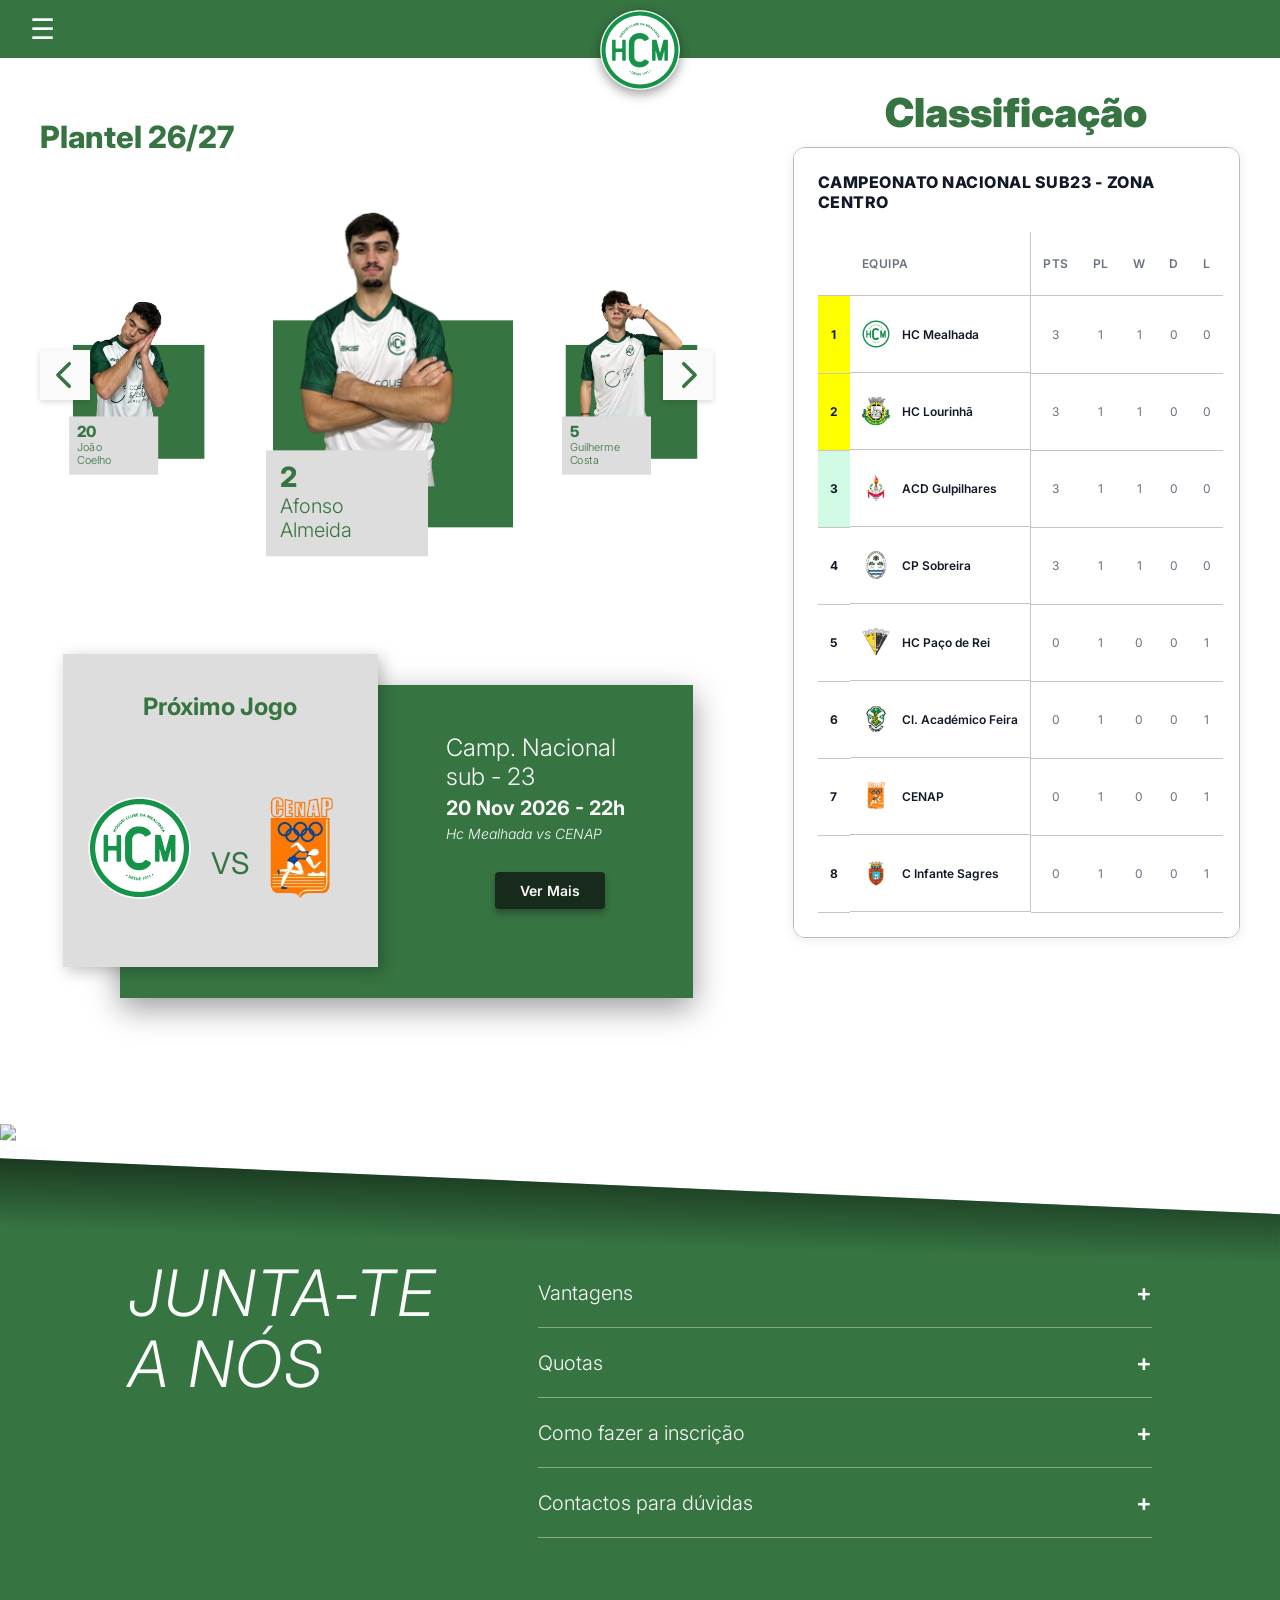
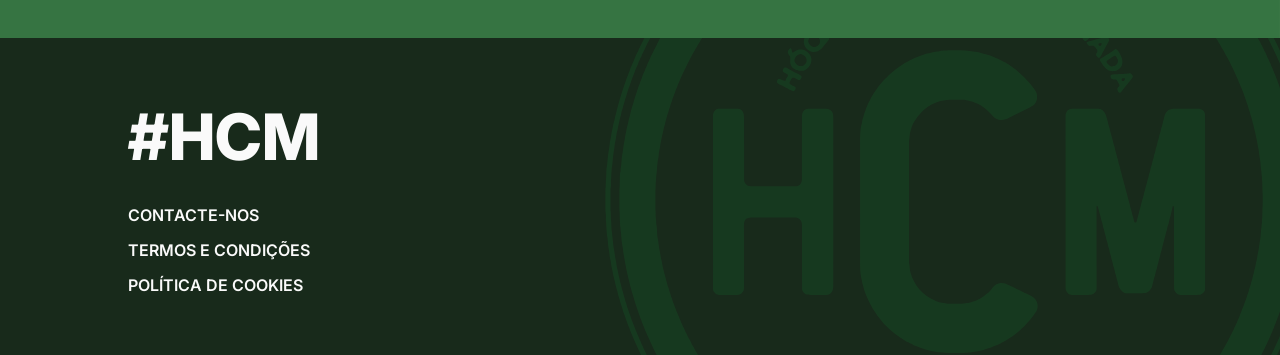
==== commit 4281ccef: "Implement squad section, complete games page, and build navigation bar - Develop the squad section l" ====
--- a/index.html
+++ b/index.html
@@ -15,13 +15,138 @@
 <body>
 
   <header>
-    <div class="menu-icon">&#9776;</div>
-    <img src="images/logo-hcm-white.svg" alt="HC Mealhada logo" class="club-logo">
+    <button class="menu-icon" aria-expanded="false" aria-controls="side-menu">&#9776;</button>
+    <a href="index.html"><img src="images/logo-hcm-white.svg" alt="HC Mealhada logo" class="club-logo"></a>
   </header>
+  <nav class="side-menu" id="side-menu" aria-hidden="true">
+    <div class="side-menu-top">
+      <a href="index.html"><img src="images/logo-hcm-white.svg" alt="HC Mealhada logo" class="side-menu-logo"></a>
+      <button class="side-menu-close">
+        Fechar <span aria-hidden="true">&#10005;</span>
+      </button>
+    </div>
+    <ul class="side-menu-links">
+      <li>
+        <a href="index.html">
+          Página Principal
+          <svg viewBox="0 0 24 24" aria-hidden="true"><polyline points="9 6 15 12 9 18"></polyline></svg>
+        </a>
+      </li>
+      <li>
+        <a href="games.html">
+          Resultados e Jogos
+          <svg viewBox="0 0 24 24" aria-hidden="true"><polyline points="9 6 15 12 9 18"></polyline></svg>
+        </a>
+      </li>
+    </ul>
+  </nav>
 
   <main class="main-container">
     <section id="squad-container">
       <h1>Plantel 26/27</h1>
+
+      <div class="carousel">
+        <button class="carousel-btn prev">
+          <svg viewBox="0 0 24 24" aria-hidden="true"><polyline points="15 4 7 12 15 20"></polyline></svg>
+        </button>
+
+        <ul class="carousel-track">
+          <li class="player-card">
+            <div class="player-photo">
+              <img src="images/squad/Coelho.webp" alt="João Coelho" class="photo-main">
+              <img src="images/squad/CoelhoS2.webp" alt="" class="photo-alt">
+            </div>
+            <div class="player-info">
+              <span class="player-number">20</span>
+              <p class="player-name">João <br>Coelho</p>
+            </div>
+          </li>
+          <li class="player-card">
+            <div class="player-photo">
+              <img src="images/squad/Afonso.webp" alt="Afonso Almeida" class="photo-main">
+              <img src="images/squad/AfonsoS2.webp" alt="" class="photo-alt">
+            </div>
+            <div class="player-info">
+              <span class="player-number">2</span>
+              <p class="player-name">Afonso <br>Almeida</p>
+            </div>
+          </li>
+          <li class="player-card">
+            <div class="player-photo">
+              <img src="images/squad/Guilherme.webp" alt="Guilherme" class="photo-main">
+              <img src="images/squad/GuilhermeS2.webp" alt="" class="photo-alt">
+            </div>
+            <div class="player-info">
+              <span class="player-number">5</span>
+              <p class="player-name">Guilherme <br>Costa </p>
+            </div>
+          </li>
+          <li class="player-card">
+            <div class="player-photo">
+              <img src="images/squad/Loureiro.webp" alt="Loureiro" class="photo-main">
+              <img src="images/squad/LoureiroS2.webp" alt="" class="photo-alt">
+            </div>
+            <div class="player-info">
+              <span class="player-number">1</span>
+              <p class="player-name">Henrique <br>Loureiro</p>
+            </div>
+          </li>
+          <li class="player-card">
+            <div class="player-photo">
+              <img src="images/squad/Lucas.webp" alt="Lucas" class="photo-main">
+              <img src="images/squad/LucasS2.webp" alt="" class="photo-alt">
+            </div>
+            <div class="player-info">
+              <span class="player-number">78</span>
+              <p class="player-name">Lucas <br>Pedro</p>
+            </div>
+          </li>
+          <li class="player-card">
+            <div class="player-photo">
+              <img src="images/squad/Martim.webp" alt="Martim" class="photo-main">
+              <img src="images/squad/MartimS2.webp" alt="" class="photo-alt">
+            </div>
+            <div class="player-info">
+              <span class="player-number">12</span>
+              <p class="player-name">Martim <br>Faria</p>
+            </div>
+          </li>
+          <li class="player-card">
+            <div class="player-photo">
+              <img src="images/squad/Matias.webp" alt="Matias" class="photo-main">
+              <img src="images/squad/MatiasS2.webp" alt="" class="photo-alt">
+            </div>
+            <div class="player-info">
+              <span class="player-number">3</span>
+              <p class="player-name">Tomás <br>Matias</p>
+            </div>
+          </li>
+          <li class="player-card">
+            <div class="player-photo">
+              <img src="images/squad/Ribeiro.webp" alt="Ribeiro" class="photo-main">
+              <img src="images/squad/RibeiroS2.webp" alt="" class="photo-alt">
+            </div>
+            <div class="player-info">
+              <span class="player-number">10</span>
+              <p class="player-name">Tomás<br>Ribeiro</p>
+            </div>
+          </li>
+          <li class="player-card">
+            <div class="player-photo">
+              <img src="images/squad/Selas.webp" alt="Selas" class="photo-main">
+              <img src="images/squad/SelasS2.webp" alt="" class="photo-alt">
+            </div>
+            <div class="player-info">
+              <span class="player-number">4</span>
+              <p class="player-name">Henrique <br>Selas</p>
+            </div>
+          </li>
+        </ul>
+
+        <button class="carousel-btn next">
+          <svg viewBox="0 0 24 24" aria-hidden="true"><polyline points="9 4 17 12 9 20"></polyline></svg>
+        </button>
+      </div>
     </section>
     <section id="nxtMatch-container">
       <div class="games-container">
@@ -47,7 +172,7 @@
         <thead>
           <tr>
             <th></th>
-            <th>Team</th>
+            <th>EQUIPA</th>
             <th>PTS</th>
             <th>PL</th>
             <th>W</th>
@@ -163,13 +288,13 @@
       <h2>JUNTA-TE <span class="break-text">A NÓS</span></h2> 
       <div class="join-options">
         <h3>Vantagens</h3>
-        <p id="advantages-text" >Lorem ipsum dolor, sit amet consectetur adipisicing elit. Reiciendis voluptas, quia animi, dicta maiores facilis nostrum similique sint error libero quaerat. Molestias, soluta. Nostrum minus tenetur repellat? Fuga, voluptatibus impedit.</p>
+        <p id="advantages-text" >Fazer parte do Hóquei Clube da Mealhada é integrar uma grande família unida pela paixão do hóquei em patins. Beneficia de uma formação desportiva de excelência, acompanhamento técnico especializado e de um espírito de equipa único que promove um estilo de vida saudável, a entreajuda e o amor pela modalidade.</p>
         <h3>Quotas</h3>
-        <p id="quotas-text" >Lorem ipsum dolor sit amet, consectetur adipisicing elit. Nobis blanditiis in cupiditate quibusdam et. Pariatur est rerum expedita blanditiis quia minus magnam ducimus aut possimus nesciunt eaque inventore, dolorem architecto!</p>
+        <p id="quotas-text" >As quotas de sócio e atleta asseguram a sustentabilidade do clube e o desenvolvimento das nossas equipas. Contribuem diretamente para a manutenção das infraestruturas, aquisição de equipamento de proteção e apoio logístico nas deslocações para os jogos do campeonato.</p>
         <h3>Como fazer a inscrição</h3>
-        <p id="regist-text" >Lorem ipsum dolor sit amet, consectetur adipisicing elit. Dignissimos commodi praesentium possimus omnis? Sint natus officia deserunt porro ipsum tempore, dignissimos ducimus quas beatae explicabo nam, veniam quam, reiciendis iure?</p>
+        <p id="regist-text" >Para efetuar a tua inscrição no clube, deves preencher a ficha de registo online ou descarregá-la para entregar presencialmente na secretaria. Junta os documentos necessários, como o exame médico desportivo e uma fotografia, e junta-te a nós.</p>
         <h3>Contactos para dúvidas</h3>
-        <p id="contacts-text" >Lorem ipsum dolor sit amet consectetur adipisicing elit. Illo esse deserunt, quidem totam facilis a minima minus distinctio dolorem voluptates. Distinctio ut ipsam culpa debitis consectetur quos fuga optio accusantium.</p>
+        <p id="contacts-text" >Tens alguma dúvida sobre os horários dos treinos, equipamentos ou processos de inscrição? Podes entrar em contacto connosco por: Telm: +351 912 345 678 Email: geral@hcmealhada.pt QEstamos sempre disponíveis para ajudar e esclarecer todas as tuas questões!</p>
       </div>
     </section>
   </main>
@@ -186,6 +311,7 @@
   <img src="images/logo-hcm.svg" alt="HC Mealhada logo" class="club-logo">
 </footer>
 
+  <script src="js/main.js"></script>
   <script src="js/home.js"></script>
 </body>
 </html>
--- a/css/header.css
+++ b/css/header.css
@@ -13,4 +13,118 @@
     transform: translateX(-50%);
     filter: drop-shadow(0px 4px 6px rgba(0, 0, 0, 0.4));
   }
-}+}
+
+.menu-icon {
+  background: none;
+  border: none;
+  color: var(--white);
+  font-size: 28px;
+  line-height: 1;
+  cursor: pointer;
+  transition: opacity 0.3s ease;
+}
+
+.menu-icon:hover {
+  opacity: 0.7;
+}
+
+.side-menu {
+  position: fixed;
+  inset: 0;
+  z-index: 100;
+  background-color: var(--primary-green);
+  padding: 25px 5vw;
+  overflow-y: auto;
+  transform: translateX(-100%);
+  visibility: hidden;
+  transition: transform 0.5s cubic-bezier(0.65, 0, 0.35, 1), visibility 0s linear 0.5s;
+}
+
+.side-menu.open {
+  transform: translateX(0);
+  visibility: visible;
+  transition: transform 0.5s cubic-bezier(0.65, 0, 0.35, 1), visibility 0s;
+}
+
+.side-menu-top {
+  display: flex;
+  justify-content: space-between;
+  align-items: flex-start;
+  margin-bottom: 60px;
+}
+
+.side-menu-logo {
+  width: 80px;
+  height: auto;
+  filter: drop-shadow(0px 4px 6px rgba(0, 0, 0, 0.4));
+}
+
+.side-menu-close {
+  display: flex;
+  align-items: center;
+  gap: 12px;
+  background: none;
+  border: none;
+  color: var(--white);
+  font-size: 16px;
+  font-weight: 800;
+  text-transform: uppercase;
+  cursor: pointer;
+  transition: opacity 0.3s ease;
+}
+
+.side-menu-close span {
+  font-size: 22px;
+}
+
+.side-menu-close:hover {
+  opacity: 0.7;
+}
+
+.side-menu-links {
+  list-style: none;
+}
+
+.side-menu-links a {
+  display: flex;
+  justify-content: space-between;
+  align-items: center;
+  max-width: 500px;
+  padding: 14px 0;
+  color: rgba(250, 250, 250, 0.6);
+  text-decoration: none;
+  font-size: clamp(20px, 2.5vw, 32px);
+  font-weight: 800;
+  text-transform: uppercase;
+  transition: color 0.3s ease;
+}
+
+.side-menu-links a:hover {
+  color: var(--white);
+}
+
+.side-menu-links svg {
+  width: 20px;
+  height: 20px;
+  flex-shrink: 0;
+  fill: none;
+  stroke: currentColor;
+  stroke-width: 2.5;
+  stroke-linecap: round;
+  stroke-linejoin: round;
+}
+
+body.menu-open {
+  overflow: hidden;
+}
+
+@media (max-width: 855px) {
+  .side-menu-logo {
+    width: 60px;
+  }
+
+  .side-menu-top {
+    margin-bottom: 40px;
+  }
+}
--- a/css/footer.css
+++ b/css/footer.css
@@ -52,6 +52,7 @@
   z-index: 1;
 }
 
+/* media queries ----------------------------------------------------------------------------------*/
 @media (max-width: 855px) {
   footer {
     padding: 20px 10vw;
--- a/css/home.css
+++ b/css/home.css
@@ -10,13 +10,145 @@
 
 /* squad section --------------------------------------------------------------------------------------------*/
 #squad-container{
-  border: 2px solid black;
   grid-area: Squad;
-  padding: 100px;
-  height: 450px;
-}
-
-
+  padding: 60px 40px;
+  overflow: hidden;
+}
+
+#squad-container h1 {
+  color: var(--primary-green);
+  font-size: clamp(22px, 2.4vw, 34px);
+  font-weight: 800;
+  margin-bottom: 30px;
+}
+
+.carousel {
+  display: flex;
+  align-items: center;
+  justify-content: center;
+  gap: 30px;
+}
+
+.carousel-btn {
+  flex: 0 0 auto;
+  position: relative;
+  z-index: 5;
+  display: flex;
+  align-items: center;
+  justify-content: center;
+  background-color: var(--white);
+  border: none;
+  cursor: pointer;
+  padding: 8px;
+  box-shadow: 0 2px 6px rgba(0, 0, 0, 0.15);
+  transition: opacity 0.3s ease;
+}
+
+.carousel-btn svg {
+  width: 34px;
+  height: 34px;
+  fill: none;
+  stroke: var(--primary-green);
+  stroke-width: 2.5;
+  stroke-linecap: round;
+  stroke-linejoin: round;
+}
+
+.carousel-btn:hover {
+  opacity: 0.6;
+}
+
+.carousel-track {
+  list-style: none;
+  flex: 1;
+  max-width: 640px;
+  position: relative;
+  height: 380px;
+}
+
+.player-card {
+  --x: 0%;
+  --s: 1;
+  position: absolute;
+  top: 50%;
+  left: 50%;
+  width: 220px;
+  transform: translate(-50%, -50%) translateX(var(--x)) scale(var(--s));
+  opacity: 1;
+  z-index: 1;
+  transition: transform 0.6s cubic-bezier(0.65, 0, 0.35, 1), opacity 0.6s ease;
+}
+
+.player-card.active { --x: 0%;    --s: 1;    z-index: 3; }
+.player-card.prev   { --x: -112%; --s: 0.55; z-index: 2; }
+.player-card.next   { --x: 112%;  --s: 0.55; z-index: 2; }
+
+.player-card.prev2 { --x: -175%; --s: 0.45; opacity: 0; pointer-events: none; z-index: 1; }
+.player-card.next2 { --x: 175%;  --s: 0.45; opacity: 0; pointer-events: none; z-index: 1; }
+
+.player-card.far-left  { --x: -240%; --s: 0.4; opacity: 0; pointer-events: none; }
+.player-card.far-right { --x: 240%;  --s: 0.4; opacity: 0; pointer-events: none; }
+
+.player-card::before {
+  content: "";
+  position: absolute;
+  top: 35%;
+  left: 3%;
+  right: -12%;
+  bottom: 8%;
+  background-color: var(--primary-green);
+  z-index: 0;
+}
+
+.player-photo {
+  position: relative;
+  z-index: 1;
+  aspect-ratio: 3 / 4;
+}
+
+.player-photo img {
+  position: absolute;
+  inset: 0;
+  width: 100%;
+  height: 100%;
+  object-fit: contain;
+  object-position: bottom;
+  transition: opacity 0.4s ease;
+}
+
+.photo-alt {
+  opacity: 0;
+}
+
+.player-card.active:hover .photo-main {
+  opacity: 0;
+}
+
+.player-card.active:hover .photo-alt {
+  opacity: 1;
+}
+
+.player-info {
+  position: relative;
+  z-index: 2;
+  width: 162px;
+  margin-top: -36px;
+  padding: 10px 14px 14px;
+  background-color: var(--primary-gray);
+  color: var(--primary-green);
+}
+
+.player-number {
+  display: block;
+  font-weight: 800;
+  font-size: 28px;
+}
+
+.player-name {
+  font-weight: 300;
+  font-size: 20px;
+  line-height: 1.2;
+}
 
 /* NextGame section --------------------------------------------------------------------------------------------*/
 #nxtMatch-container{
@@ -419,6 +551,19 @@
     clip-path: polygon(0 0, 100% calc(100vw * 0.0612), 100% 100%, 0 100%);
   }
 }
+
+@media (min-width: 1000px) and (max-width: 1200px) {
+  .carousel-track {
+    max-width: 900px;
+  }
+
+  .player-card.prev2,
+  .player-card.next2 {
+    opacity: 1;
+    pointer-events: auto;
+  }
+}
+
 @media (max-width: 950px){
   #skate-container {
     transform: skewY(4.5deg);
@@ -439,6 +584,10 @@
     "JoinUs";
   }
 
+  #squad-container {
+    padding: 40px 20px;
+  }
+
   #nxtMatch-container{
     margin: 40px 40px 0 40px;
     height: auto;
@@ -469,3 +618,11 @@
     width: 100%;
   }
 }
+
+@media (max-width: 600px) {
+  .player-card.prev,
+  .player-card.next {
+    opacity: 0;
+    pointer-events: none;
+  }
+}
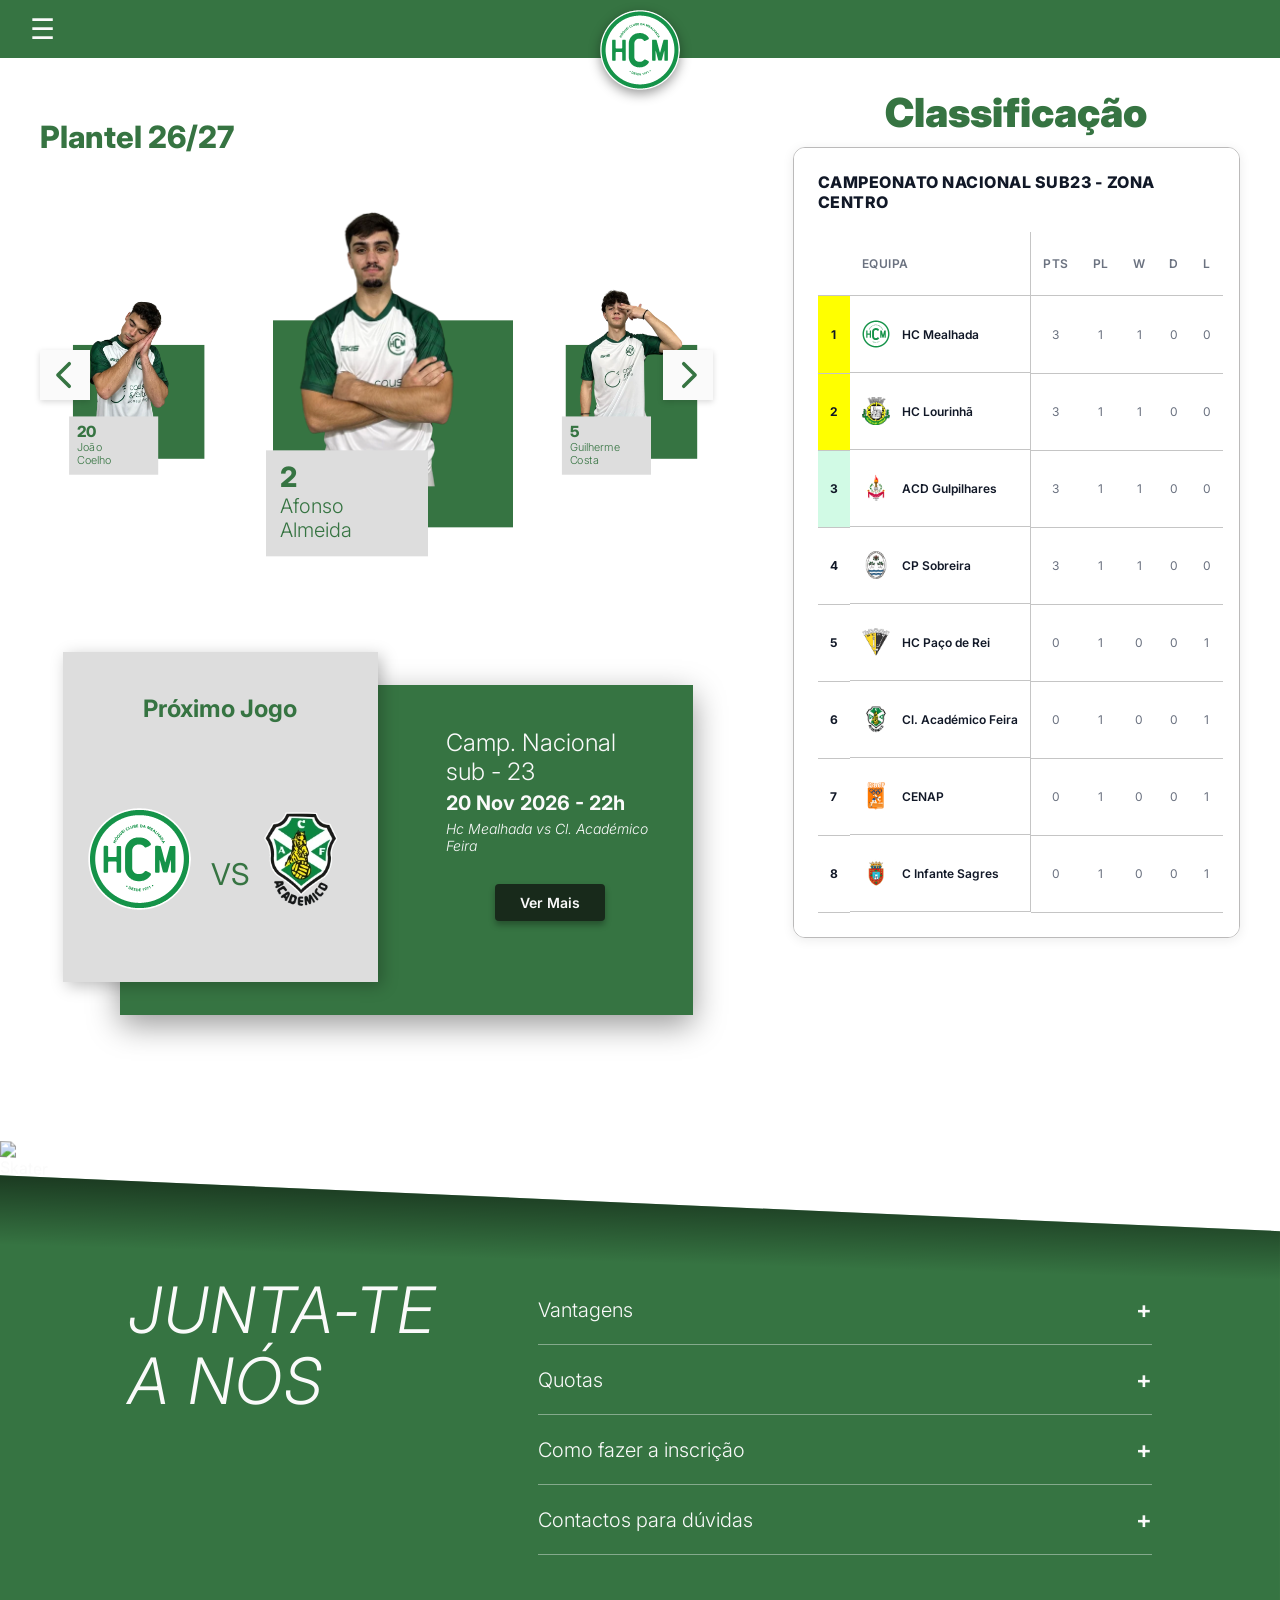
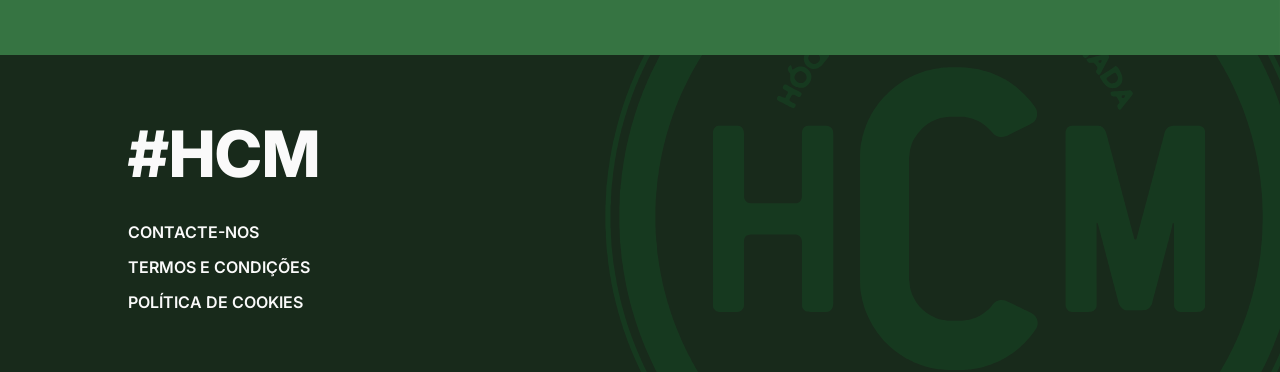
==== commit 58458958: "Add README.md and update next match opponent to Feira - Create README.md with project objective and " ====
--- a/index.html
+++ b/index.html
@@ -27,15 +27,15 @@
     </div>
     <ul class="side-menu-links">
       <li>
-        <a href="index.html">
-          Página Principal
-          <svg viewBox="0 0 24 24" aria-hidden="true"><polyline points="9 6 15 12 9 18"></polyline></svg>
+        <a href="index.html">Página Principal <svg viewBox="0 0 24 24" aria-hidden="true"><polyline points="9 6 15 12 9 18"></polyline></svg>
         </a>
       </li>
       <li>
-        <a href="games.html">
-          Resultados e Jogos
-          <svg viewBox="0 0 24 24" aria-hidden="true"><polyline points="9 6 15 12 9 18"></polyline></svg>
+        <a href="games.html">Resultados e Jogos <svg viewBox="0 0 24 24" aria-hidden="true"><polyline points="9 6 15 12 9 18"></polyline></svg>
+        </a>
+      </li>
+      <li>
+        <a href="pageApi.html">Cão do Dia <svg viewBox="0 0 24 24" aria-hidden="true"><polyline points="9 6 15 12 9 18"></polyline></svg>
         </a>
       </li>
     </ul>
@@ -154,13 +154,13 @@
           <div class="teams-wrapper">
           <img src="images/logo-hcm-white.svg" alt="HC Mealhada logo" class="gamelogos">
           <p>VS</p>
-          <img src="images/opponents/cenap.webp" alt="CENAP logo" class="gamelogos">
+          <img src="images/opponents/feira.webp" alt="Cl. Académico logo" class="gamelogos">
         </div>
       </div>
       <div class="infoGames-container">
         <p>Camp. Nacional sub - 23</p>
         <p>20 Nov 2026 -  22h</p>
-        <p>Hc Mealhada vs CENAP</p>
+        <p>Hc Mealhada vs Cl. Académico Feira</p>
         <a href="games.html" class="btn">Ver Mais</a>
       </div>
     </section>
--- a/css/general.css
+++ b/css/general.css
@@ -15,4 +15,29 @@
 body {
   color: var(--white);
   min-height: 100vh;
+}
+
+.btn {
+  display: inline-block;
+  background-color: var(--secondary-green);
+  color: var(--white);
+  text-decoration: none;
+  padding: 10px 25px;
+  border: none;
+  border-radius: 4px;
+  font-family: inherit;
+  font-weight: 600;
+  font-size: 14px;
+  box-shadow: 0 4px 6px rgba(0, 0, 0, 0.3);
+  cursor: pointer;
+  transition: opacity 0.3s ease;
+}
+
+.btn:hover {
+  opacity: 0.8;
+}
+
+.btn:disabled {
+  opacity: 0.5;
+  cursor: wait;
 }
--- a/css/home.css
+++ b/css/home.css
@@ -208,21 +208,7 @@
 }
 
 .infoGames-container .btn {
-  display: inline-block;
-  background-color: var(--secondary-green);
-  color: var(--white);
-  text-decoration: none;
-  padding: 10px 25px;
-  border-radius: 4px;
-  font-weight: 600;
-  font-size: 14px;
   align-self: center;
-  box-shadow: 0 4px 6px rgba(0, 0, 0, 0.3);
-  transition: opacity 0.3s ease;
-}
-
-.infoGames-container .btn:hover {
-  opacity: 0.8;
 }
 
 .teams-wrapper{
@@ -361,8 +347,9 @@
 }
 
 #skater-icon {
+  --skate-w: 60px;
   position: absolute;
-  width: 60px;
+  width: var(--skate-w);
   height: auto;
   bottom: -2px;
   left: 0;
@@ -375,13 +362,13 @@
 }
 
 @keyframes skateMoveX {
-  0%   { left: 0%; }
-  40%  { left: 88%; }
-  46%  { left: 90%; }
-  52%  { left: 88%; }
-  90%  { left: 2%; }
-  95%  { left: 0%; }
-  100% { left: 0%; }
+  0%   { left: 0; }
+  40%  { left: calc((100% - var(--skate-w)) * 0.98); }
+  46%  { left: calc(100% - var(--skate-w)); }
+  52%  { left: calc((100% - var(--skate-w)) * 0.98); }
+  90%  { left: calc((100% - var(--skate-w)) * 0.02); }
+  95%  { left: 0; }
+  100% { left: 0; }
 }
 
 @keyframes skateJump {
